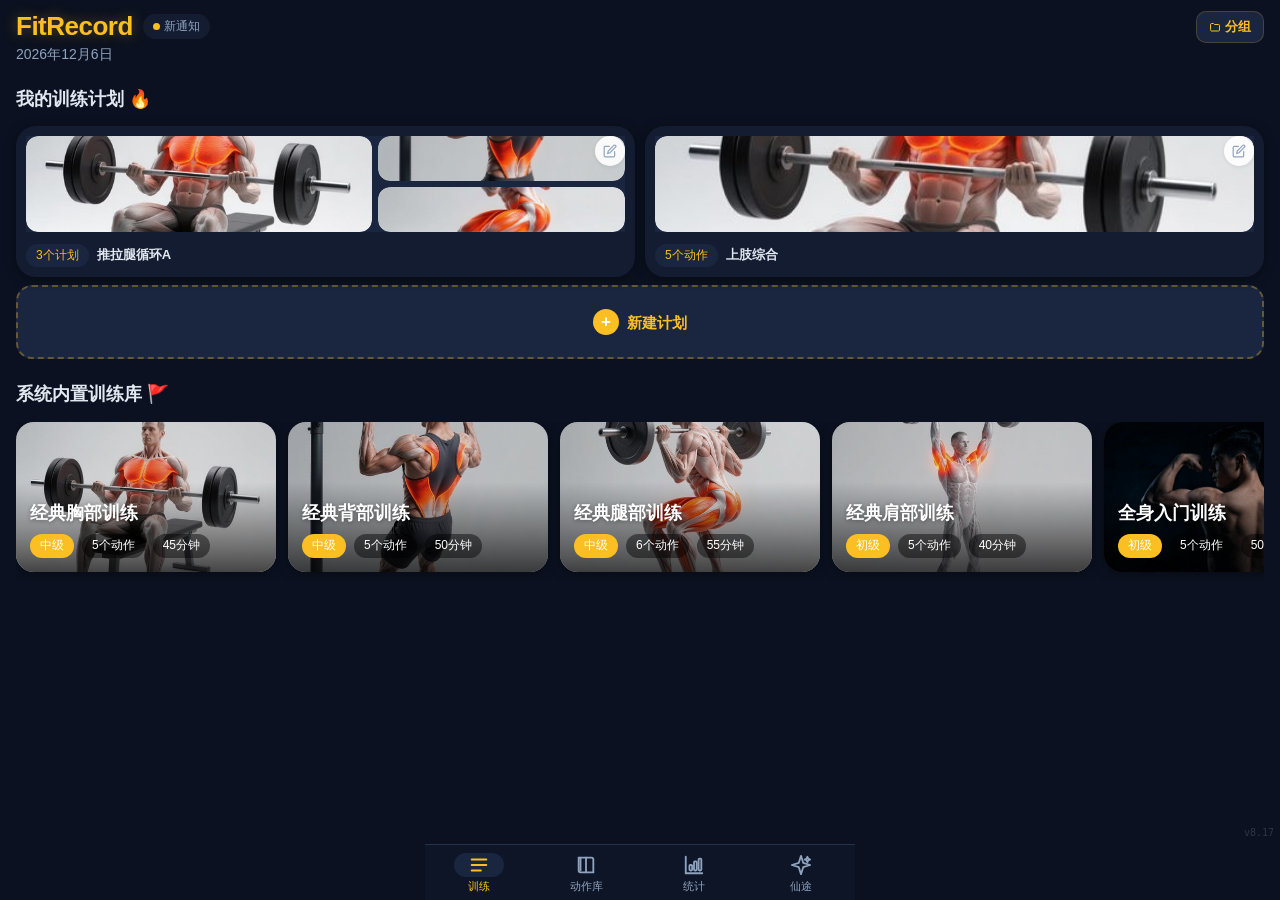
==== index.html @ 663d6367 "chore(v8.17): cache v27" ====
<!DOCTYPE html>
<!--
  FitRecord · 训练记录
  © 2026 Acffx · 原创 · 保留所有权利
  未经许可禁止商用、二次发布、去除版权标识
-->
<html lang="zh-CN">
<head>
  <meta charset="UTF-8" />
  <meta name="viewport" content="width=device-width, initial-scale=1.0, maximum-scale=1.0, user-scalable=no, viewport-fit=cover" />
  <meta name="theme-color" content="#2563eb" />
  <meta name="apple-mobile-web-app-capable" content="yes" />
  <meta name="apple-mobile-web-app-status-bar-style" content="black-translucent" />
  <meta name="apple-mobile-web-app-title" content="FitRecord" />
  <link rel="manifest" href="manifest.webmanifest" />
  <link rel="apple-touch-icon" href="icon-192.png" />
  <link rel="icon" href="icon-192.png" />
  <title>FitRecord v8.6 · 仙途</title>
  <link rel="stylesheet" href="styles.css?v=16" />
  <link rel="stylesheet" href="enhance.css?v=16" />
</head>
<body>
  <div id="app">
    <header id="topbar" class="hidden">
      <div class="topbar-inner">
        <span id="topbar-title"></span>
      </div>
    </header>
    <main id="view"></main>

    <nav id="tabbar">
      <button class="tab active" data-tab="train">
        <span class="ic"><svg viewBox="0 0 24 24" width="22" height="22" fill="none" stroke="currentColor" stroke-width="2" stroke-linecap="round"><line x1="4" y1="6" x2="20" y2="6"/><line x1="4" y1="12" x2="20" y2="12"/><line x1="4" y1="18" x2="14" y2="18"/></svg></span>
        <span class="lb">训练</span>
      </button>
      <button class="tab" data-tab="library">
        <span class="ic"><svg viewBox="0 0 24 24" width="22" height="22" fill="none" stroke="currentColor" stroke-width="2" stroke-linecap="round"><path d="M6 4h12a2 2 0 0 1 2 2v14H6a2 2 0 0 1-2-2V4z"/><path d="M6 4v14"/><path d="M12 4v16"/></svg></span>
        <span class="lb">动作库</span>
      </button>
      <button class="tab" data-tab="stats">
        <span class="ic"><svg viewBox="0 0 24 24" width="22" height="22" fill="none" stroke="currentColor" stroke-width="2" stroke-linecap="round"><path d="M3 3v18h18"/><rect x="7" y="12" width="3" height="6" rx="1"/><rect x="12" y="8" width="3" height="10" rx="1"/><rect x="17" y="5" width="3" height="13" rx="1"/></svg></span>
        <span class="lb">统计</span>
      </button>
      <button class="tab" data-tab="cultivation">
        <span class="ic"><svg viewBox="0 0 24 24" width="22" height="22" fill="none" stroke="currentColor" stroke-width="2" stroke-linecap="round" stroke-linejoin="round"><path d="M12 2l2.4 7.6L22 12l-7.6 2.4L12 22l-2.4-7.6L2 12l7.6-2.4z"/><path d="M19 3l.9 2.1L22 6l-2.1.9L19 9l-.9-2.1L16 6l2.1-.9z"/></svg></span>
        <span class="lb">仙途</span>
      </button>
    </nav>
  </div>

  <!-- 通用弹窗 -->
  <div id="overlay" class="overlay hidden">
    <div id="sheet" class="sheet"></div>
  </div>

  <!-- 训练进行页（全屏） -->
  <div id="workout-view" class="workout-view hidden">
    <div class="workout-hero" id="workout-hero">
      <div class="workout-hero-top">
        <button class="icon-btn" data-act="backWorkout"><svg viewBox="0 0 24 24" width="22" height="22" fill="none" stroke="currentColor" stroke-width="2" stroke-linecap="round"><path d="M15 18l-6-6 6-6"/></svg></button>
        <span id="wo-finish" class="finish-pill" data-act="finishWorkout">完成</span>
      </div>
      <div class="workout-hero-body">
        <h1 id="wo-title">胸部训练计划</h1>
        <div class="workout-timer-row">
          <span id="wo-time">00:00:00</span>
          <button class="play-btn" id="wo-play" data-act="toggleTimer"><svg viewBox="0 0 24 24" width="20" height="20" fill="currentColor"><polygon points="5 3 19 12 5 21 5 3"/></svg></button>
        </div>
      </div>
    </div>
    <div class="workout-list" id="workout-list"></div>
    <div class="workout-footer">
      <button class="btn block primary" data-act="addExercise">+ 添加新动作</button>
    </div>
  </div>

  <!-- 组间休息倒计时 -->
  <div id="rest-layer" class="rest-layer hidden">
    <div class="rest-inner">
      <div class="rest-label">组间休息</div>
      <div id="rest-time" class="rest-time">01:00</div>
      <div class="rest-ex" id="rest-ex">下一组即将开始</div>
      <div class="rest-actions">
        <button class="rest-btn" id="rest-sub10" data-act="restSub10">-10s</button>
        <button class="rest-btn primary" id="rest-skip" data-act="restSkip">完成休息</button>
        <button class="rest-btn" id="rest-add15" data-act="restAdd15">+15s</button>
      </div>
      <input id="rest-range" type="range" min="10" max="300" step="5" value="60" />
      <div class="rest-range-label">拖动调整休息时长</div>
    </div>
  </div>

  <!-- 训练详情页（全屏） -->
  <div id="detail-view" class="detail-view hidden"></div>

  <!-- 分组详情页（全屏） -->
  <div id="folder-view" class="detail-view hidden"></div>

  <!-- 身体数据页（全屏） -->
  <div id="bodydata-view" class="detail-view hidden"></div>

  <!-- 添加动作弹窗 -->
  <div id="ex-picker" class="ex-picker hidden">
    <div class="ep-header">
      <span>添加动作</span>
      <button class="icon-btn" data-act="closePicker"><svg viewBox="0 0 24 24" width="20" height="20" fill="none" stroke="currentColor" stroke-width="2" stroke-linecap="round"><path d="M18 6L6 18M6 6l12 12"/></svg></button>
    </div>
    <div class="ep-search">
      <input type="text" id="ep-input" placeholder="搜索动作名称" />
    </div>
    <div class="ep-chips" id="ep-chips"></div>
    <div class="ep-list" id="ep-list"></div>
  </div>

  <!-- 创建动作页（全屏） -->
  <div id="create-view" class="hidden"></div>
  <input type="file" id="ce-file" accept="image/*" style="display:none;" />

  <div id="toast" class="toast hidden"></div>

  <script src="exercises.js?v=27"></script>
  <script src="app.js?v=27"></script>
  <script src="enhance.js?v=27"></script>
  <script src="xian-core.js?v=27"></script>
  <div id="app-version" style="position:fixed;bottom:60px;right:6px;font-size:10px;color:#475569;pointer-events:none;z-index:9999;opacity:.55;font-family:monospace;">v8.17</div>
</body>
</html>
---- styles.css ----
/* ============================================================
   FitRecord · 训练记录 样式
   © 2026 Acffx · 原创 · 保留所有权利
   未经许可禁止商用、二次发布、去除版权标识
   ============================================================ */
:root{
  --bg:#f4f6fb;
  --card:#ffffff;
  --text:#1f2937;
  --muted:#6b7280;
  --accent:#2563eb;
  --accent-d:#1d4ed8;
  --accent-light:#eff6ff;
  --line:#e5e7eb;
  --ok:#22c55e;
  --warn:#f59e0b;
  --warn-light:#fffbeb;
  --orange:#f59e0b;
  --pink:#ec4899;
  --shadow:0 2px 12px rgba(0,0,0,.05);
  --safe-t:env(safe-area-inset-top,0px);
  --safe-b:env(safe-area-inset-bottom,0px);
}
*{box-sizing:border-box;-webkit-tap-highlight-color:transparent;}
html,body{margin:0;padding:0;}
body{
  font-family:-apple-system,BlinkMacSystemFont,"PingFang SC","Microsoft YaHei",Segoe UI,Roboto,sans-serif;
  background:var(--bg);color:var(--text);
  font-size:15px;line-height:1.45;-webkit-font-smoothing:antialiased;
  overscroll-behavior-y:none;
}
#app{max-width:430px;margin:0 auto;min-height:100vh;background:var(--bg);
  display:flex;flex-direction:column;position:relative;}

/* 顶部栏 */
#topbar{background:var(--bg);padding-top:var(--safe-t);}
#topbar.hidden{display:none!important;}
.topbar-inner{height:56px;display:flex;align-items:center;padding:0 18px;}
#topbar-title{font-size:24px;font-weight:800;color:var(--accent);letter-spacing:-.5px;}

/* 主视图 */
#view{flex:1;padding:0 16px 92px;overflow-y:auto;}

/* 底部导航 */
#tabbar{position:fixed;bottom:0;left:50%;transform:translateX(-50%);
  width:100%;max-width:430px;display:flex;background:var(--card);
  border-top:1px solid var(--line);z-index:30;
  padding-bottom:var(--safe-b);}
.tab{flex:1;border:0;background:transparent;padding:8px 0 6px;display:flex;
  flex-direction:column;align-items:center;gap:2px;color:var(--muted);font-size:11px;}
.tab .ic{display:flex;align-items:center;justify-content:center;height:24px;}
.tab.active{color:var(--accent);}
.tab.active .ic{background:var(--accent-light);border-radius:20px;padding:2px 14px;}

/* 通用 */
.section-title{display:flex;align-items:center;justify-content:space-between;margin:22px 0 14px;}
.section-title h2{margin:0;font-size:18px;font-weight:700;}
.section-title .right{display:flex;gap:8px;align-items:center;}
.date-str{font-size:14px;color:var(--muted);margin:-8px 0 14px 0;}

.btn{border:0;border-radius:12px;padding:12px 16px;font-size:15px;font-weight:600;
  background:var(--line);color:var(--text);cursor:pointer;}
.btn.primary{background:var(--accent);color:#fff;}
.btn.block{width:100%;}
.btn.sm{padding:8px 12px;font-size:13px;border-radius:10px;}
.btn.ghost{background:transparent;border:1px solid var(--line);}
.btn.warn{background:var(--orange);color:#fff;}
.btn:active{transform:scale(.98);}

.tag{display:inline-flex;align-items:center;font-size:11px;padding:3px 8px;border-radius:20px;
  background:var(--accent-light);color:var(--accent);margin-right:4px;}
.tag.grey{background:#f3f4f6;color:var(--muted);}
.tag.warn{background:var(--warn-light);color:#b45309;}
.tag.pink{background:#fdf2f8;color:var(--pink);}

.empty{text-align:center;color:var(--muted);padding:40px 10px;font-size:14px;}
.hidden{display:none!important;}

/* ===== 训练首页 ===== */
.home-header{display:flex;align-items:center;justify-content:space-between;padding-top:calc(8px + var(--safe-t));margin-bottom:6px;}
.brand{font-size:26px;font-weight:800;color:var(--accent);letter-spacing:-.5px;}
.notify-badge{display:inline-flex;align-items:center;gap:4px;font-size:12px;color:var(--muted);
  background:#fff;border:1px solid var(--line);border-radius:20px;padding:4px 10px;}
.plus-btn{width:38px;height:38px;border-radius:50%;background:var(--accent);color:#fff;border:0;
  display:flex;align-items:center;justify-content:center;box-shadow:0 4px 12px rgba(37,99,235,.28);}
.plus-btn svg{display:block;}

.btn-custom{display:inline-flex;align-items:center;gap:4px;background:var(--orange);color:#fff;
  border:0;border-radius:10px;padding:6px 12px;font-size:13px;font-weight:600;}

/* 分组/计划文件夹卡片 */
.folder-card{background:var(--card);border-radius:20px;padding:14px;margin-bottom:14px;box-shadow:var(--shadow);position:relative;}
.plan-edit-btn{position:absolute;top:10px;right:10px;z-index:2;width:30px;height:30px;border-radius:50%;background:rgba(255,255,255,.9);border:0;color:var(--muted);display:flex;align-items:center;justify-content:center;box-shadow:0 1px 4px rgba(0,0,0,.08);}
.folder-grid{display:grid;grid-template-columns:1.4fr 1fr;grid-template-rows:1fr 1fr;gap:6px;height:132px;margin-bottom:12px;}
.folder-grid.single{grid-template-columns:1fr;grid-template-rows:1fr;}
.folder-cell{border-radius:12px;overflow:hidden;background:#1f2937;position:relative;}
.folder-cell img,.folder-cell svg{width:100%;height:100%;object-fit:cover;display:block;}
.folder-cell .placeholder{width:100%;height:100%;display:flex;align-items:center;justify-content:center;
  font-size:22px;color:#4b5563;background:#f3f4f6;}
.folder-foot{display:flex;align-items:center;gap:8px;}
.folder-count{font-size:12px;color:var(--accent);background:var(--accent-light);padding:3px 10px;border-radius:20px;}
.folder-name{font-weight:700;font-size:15px;}

/* 内置训练库横向滚动 */
.lib-scroll{display:flex;gap:12px;overflow-x:auto;padding-bottom:10px;margin-bottom:8px;scroll-snap-type:x mandatory;}
.lib-scroll::-webkit-scrollbar{display:none;}
.lib-card{flex:0 0 auto;width:260px;height:150px;border-radius:18px;overflow:hidden;position:relative;
  scroll-snap-align:start;box-shadow:var(--shadow);}
.lib-card .lib-bg{position:absolute;inset:0;background:#1f2937;}
.lib-card .lib-bg svg{width:100%;height:100%;display:block;}
.lib-card .lib-overlay{position:absolute;inset:0;background:linear-gradient(0deg,rgba(0,0,0,.72) 0%,rgba(0,0,0,.08) 60%);}
.lib-card .lib-body{position:absolute;left:0;right:0;bottom:0;padding:14px;color:#fff;}
.lib-card .lib-title{font-size:18px;font-weight:700;margin-bottom:8px;text-shadow:0 1px 4px rgba(0,0,0,.4);}
.lib-card .lib-meta{display:flex;gap:8px;align-items:center;font-size:12px;}
.lib-card .level{background:var(--accent);padding:3px 10px;border-radius:20px;}
.lib-card .meta-pill{background:rgba(0,0,0,.45);padding:3px 10px;border-radius:20px;display:inline-flex;align-items:center;gap:4px;}

/* 分组详情页内的计划行 */
.plan-row{background:var(--card);border-radius:16px;padding:12px;margin-bottom:10px;display:flex;align-items:center;gap:12px;box-shadow:var(--shadow);}
.plan-row-img{width:64px;height:64px;border-radius:12px;overflow:hidden;flex:0 0 auto;background:#1f2937;}
.plan-row-img svg{width:100%;height:100%;display:block;}
.plan-row-info{flex:1;min-width:0;}
.plan-row-name{font-weight:700;font-size:15px;margin-bottom:3px;}
.plan-row-meta{font-size:12px;color:var(--muted);}
.plan-row-go{background:var(--accent);color:#fff;border:0;border-radius:10px;padding:8px 14px;font-size:13px;font-weight:600;}

/* ===== 训练进行页 ===== */
.workout-view{position:fixed;inset:0;background:var(--bg);z-index:50;display:flex;flex-direction:column;}
.workout-hero{height:210px;background:linear-gradient(135deg,#1f2937 0%,#374151 100%);color:#fff;
  position:relative;display:flex;flex-direction:column;justify-content:space-between;padding:var(--safe-t) 16px 16px;
  background-size:cover;background-position:center;}
.workout-hero::before{content:"";position:absolute;inset:0;background:rgba(0,0,0,.38);}
.workout-hero > *{position:relative;z-index:2;}
.workout-hero-top{display:flex;align-items:center;justify-content:space-between;padding-top:calc(8px + var(--safe-t));}
.icon-btn{width:36px;height:36px;border-radius:50%;background:rgba(255,255,255,.15);border:0;color:#fff;
  display:flex;align-items:center;justify-content:center;backdrop-filter:blur(4px);}
.finish-pill{background:#fff;color:var(--accent);border-radius:20px;padding:7px 18px;font-size:14px;font-weight:700;}
.workout-hero-body{padding-bottom:6px;}
.workout-hero-body h1{margin:0 0 8px;font-size:24px;font-weight:700;}
.workout-timer-row{display:flex;align-items:center;gap:10px;}
.workout-timer-row #wo-time{font-size:30px;font-weight:700;font-variant-numeric:tabular-nums;}
.play-btn{width:32px;height:32px;border-radius:50%;background:#fff;color:var(--accent);border:0;
  display:flex;align-items:center;justify-content:center;}

.workout-list{flex:1;overflow-y:auto;padding:12px 16px 8px;}
.workout-list .ex-card{background:var(--card);border-radius:18px;padding:14px;margin-bottom:12px;box-shadow:var(--shadow);}
.ex-head{display:flex;align-items:center;gap:12px;margin-bottom:10px;}
.ex-thumb{width:48px;height:48px;border-radius:12px;background:var(--accent-light);display:flex;
  align-items:center;justify-content:center;color:var(--accent);font-size:22px;flex:0 0 auto;}
.ex-info{flex:1;}
.ex-name{font-size:16px;font-weight:700;margin-bottom:4px;}
.ex-meta{font-size:12px;color:var(--muted);}
.ex-set{flex:0 0 auto;}

.sets-table{width:100%;border-collapse:collapse;}
.sets-table th{font-size:12px;color:var(--muted);font-weight:500;text-align:center;padding:4px 2px;}
.sets-table td{padding:5px 3px;text-align:center;}
.sets-table input{width:58px;padding:8px 4px;border:1px solid var(--line);border-radius:10px;
  text-align:center;font-size:15px;background:#f9fafb;}
.sets-table input::placeholder{color:#b6bdc9;}
.sets-table .done-cell{width:44px;}
.set-done-btn{width:36px;height:36px;border-radius:10px;border:1px solid var(--line);background:#fff;
  color:var(--muted);display:flex;align-items:center;justify-content:center;}
.set-done-btn.completed{background:var(--accent);border-color:var(--accent);color:#fff;}
.add-set-btn{width:100%;margin-top:10px;padding:10px;border-radius:12px;border:0;background:var(--accent);color:#fff;font-size:14px;font-weight:600;}

.workout-footer{padding:10px 16px calc(14px + var(--safe-b));background:#fff;border-top:1px solid var(--line);}

/* RPE 快捷选择 */
.rpe-pop{display:flex;gap:6px;flex-wrap:wrap;padding:4px 0 8px 58px;}
.rpe-chip{border:1px solid var(--line);background:#fff;border-radius:10px;padding:5px 0;width:38px;text-align:center;font-size:13px;color:var(--text);}
.rpe-chip.hot{background:var(--accent-light);border-color:var(--accent);color:var(--accent);font-weight:700;}

/* 上次成绩 + 进阶建议 */
.prev-ref{font-size:11px;color:var(--accent);padding:2px 0 6px 4px;display:flex;gap:8px;flex-wrap:wrap;}
.prev-ref .fill-last{margin-left:auto;border:1px solid var(--accent);background:var(--accent-light);color:var(--accent);border-radius:8px;padding:1px 8px;font-size:11px;font-weight:600;}
.sugg-row{display:flex;align-items:center;gap:8px;margin:6px 0 0;padding:8px 10px;background:var(--warn-light);border-radius:10px;font-size:12px;color:#92400e;}
.sugg-row button{margin-left:auto;font-size:12px;padding:5px 10px;border-radius:10px;border:1px solid var(--warn);background:#fff;color:#b45309;font-weight:600;cursor:pointer;}

/* PR 徽章 */
.pr-badge{display:inline-flex;align-items:center;gap:3px;background:linear-gradient(90deg,#f59e0b,#f97316);color:#fff;
  font-size:10px;font-weight:700;padding:2px 8px;border-radius:20px;margin-left:6px;}

/* ===== 休息倒计时 ===== */
.rest-layer{position:fixed;inset:0;background:rgba(15,23,42,.96);z-index:70;
  display:flex;align-items:center;justify-content:center;}
.rest-inner{text-align:center;color:#fff;width:100%;padding:0 28px;}
.rest-label{font-size:18px;opacity:.8;margin-bottom:10px;}
.rest-time{font-size:90px;font-weight:800;font-variant-numeric:tabular-nums;letter-spacing:2px;}
.rest-ex{opacity:.75;margin:8px 0 26px;}
.rest-actions{display:flex;gap:12px;justify-content:center;}
.rest-btn{border:1px solid rgba(255,255,255,.35);background:transparent;color:#fff;
  border-radius:14px;padding:12px 18px;font-size:15px;font-weight:600;}
.rest-btn.primary{background:var(--accent);border-color:var(--accent);}
#rest-range{width:82%;margin-top:28px;}
.rest-range-label{font-size:12px;opacity:.55;margin-top:6px;}

/* ===== 统计页 ===== */
.stat-header{display:flex;align-items:center;gap:18px;padding-top:calc(8px + var(--safe-t));margin-bottom:10px;}
.stat-header .tab-text{font-size:17px;font-weight:600;color:var(--muted);padding-bottom:4px;}
.stat-header .tab-text.active{color:var(--text);border-bottom:3px solid var(--accent);}
.month-row{display:flex;align-items:center;justify-content:space-between;margin-bottom:14px;}
.month-title{font-size:26px;font-weight:800;color:var(--accent);}
.month-nav{display:flex;gap:6px;}
.today-btn{display:flex;align-items:center;gap:4px;background:#fff;border:1px solid var(--line);border-radius:10px;padding:6px 12px;font-size:13px;color:var(--muted);}

.stat-summary{background:var(--card);border-radius:18px;padding:16px;display:flex;gap:12px;margin-bottom:16px;box-shadow:var(--shadow);}
.stat-item{flex:1;text-align:center;}
.stat-item:not(:last-child){border-right:1px solid var(--line);}
.stat-item .v{font-size:24px;font-weight:800;color:var(--text);}
.stat-item .k{font-size:12px;color:var(--muted);margin-top:2px;}

.calendar{background:var(--card);border-radius:18px;padding:14px;box-shadow:var(--shadow);}
.cal-weekdays{display:grid;grid-template-columns:repeat(7,1fr);text-align:center;font-size:12px;color:var(--muted);padding-bottom:8px;}
.cal-days{display:grid;grid-template-columns:repeat(7,1fr);gap:6px;}
.cal-day{min-height:72px;border-radius:12px;padding:5px 3px;display:flex;flex-direction:column;align-items:center;gap:3px;background:#f9fafb;}
.cal-day.today{background:var(--accent);color:#fff;}
.cal-day.today .cal-dow,.cal-day.today .cal-plan,.cal-day.today .cal-dur{color:rgba(255,255,255,.9);}
.cal-day.rest{justify-content:center;color:var(--muted);font-size:12px;}
.cal-day-num{font-size:14px;font-weight:600;width:24px;height:24px;display:flex;align-items:center;justify-content:center;border-radius:50%;}
.cal-day.today .cal-day-num{background:rgba(255,255,255,.2);}
.cal-dots{display:flex;gap:3px;}
.cal-dot{width:6px;height:6px;border-radius:50%;}
.cal-plan{font-size:10px;color:var(--accent);text-align:center;line-height:1.2;max-width:100%;overflow:hidden;text-overflow:ellipsis;white-space:nowrap;padding:0 2px;}
.cal-dur{font-size:10px;color:var(--muted);text-align:center;}

/* 日详情弹层 */
.day-sheet-head{display:flex;align-items:center;justify-content:space-between;margin-bottom:12px;}
.day-sheet-head h3{margin:0;font-size:18px;}
.day-w-item{display:flex;align-items:center;gap:12px;background:#f9fafb;border-radius:14px;padding:12px;margin-bottom:10px;}
.day-w-item .idx{width:28px;height:28px;border-radius:8px;background:var(--accent-light);color:var(--accent);display:flex;align-items:center;justify-content:center;font-weight:700;font-size:13px;flex:0 0 auto;}
.day-w-item .idx.pink{background:#fdf2f8;color:var(--pink);}
.day-w-item .t{flex:1;}
.day-w-item .t .n{font-weight:700;font-size:15px;}
.day-w-item .t .s{font-size:12px;color:var(--muted);margin-top:2px;}
.day-add-row{display:flex;align-items:center;gap:12px;padding:14px 4px;border-bottom:1px solid var(--line);}
.day-add-row:last-of-type{border-bottom:0;}
.day-add-ic{width:34px;height:34px;border-radius:10px;display:flex;align-items:center;justify-content:center;flex:0 0 auto;font-size:18px;font-weight:700;}
.day-add-row .t{flex:1;}
.day-add-row .t .n{font-weight:700;font-size:15px;}
.day-add-row .t .s{font-size:12px;color:var(--muted);margin-top:2px;}

/* ===== 统计图表 ===== */
.stat-grid{display:grid;grid-template-columns:repeat(2,1fr);gap:10px;margin-bottom:14px;}
.stat-box{background:var(--card);border-radius:16px;padding:14px;box-shadow:var(--shadow);text-align:center;}
.stat-box .v{font-size:24px;font-weight:800;color:var(--text);}
.stat-box .k{font-size:12px;color:var(--muted);margin-top:4px;}
.stat-box.accent{background:var(--accent);color:#fff;}
.stat-box.accent .k{color:rgba(255,255,255,.85);}

.chart-wrap{background:var(--card);border-radius:16px;padding:14px;margin-bottom:14px;box-shadow:var(--shadow);}
.chart-title{font-size:14px;font-weight:700;margin-bottom:10px;display:flex;align-items:center;justify-content:space-between;}
.chart-svg{width:100%;height:160px;display:block;}
.bar-row{display:flex;align-items:center;gap:8px;margin-bottom:8px;}
.bar-label{width:34px;font-size:12px;color:var(--muted);}
.bar-track{flex:1;height:10px;background:#f3f4f6;border-radius:6px;overflow:hidden;}
.bar-fill{height:100%;border-radius:6px;}
.pr-item{display:flex;justify-content:space-between;align-items:center;padding:9px 0;border-bottom:1px solid var(--line);font-size:14px;}
.pr-item:last-child{border-bottom:0;}
.pr-name{color:var(--text);}
.pr-val{font-weight:700;color:var(--accent);}
.ex-select{width:100%;padding:10px 12px;border:1px solid var(--line);border-radius:12px;font-size:14px;background:#f9fafb;margin-bottom:10px;}

/* ===== 训练详情页 ===== */
.detail-view{position:fixed;inset:0;background:var(--bg);z-index:55;display:flex;flex-direction:column;max-width:430px;margin:0 auto;left:0;right:0;}
.detail-top{min-height:200px;background:linear-gradient(135deg,var(--accent) 0%,#1f2937 100%);color:#fff;position:relative;padding:var(--safe-t) 16px 16px;display:flex;flex-direction:column;justify-content:space-between;background-size:cover;background-position:center;}
.detail-top::before{content:"";position:absolute;inset:0;background:rgba(0,0,0,.35);}
.detail-top > *{position:relative;z-index:2;}
.detail-top .back{background:rgba(255,255,255,.2);border:0;color:#fff;width:36px;height:36px;border-radius:50%;display:flex;align-items:center;justify-content:center;cursor:pointer;}
.detail-top h2{margin:0;font-size:22px;font-weight:700;}
.detail-top .sub{opacity:.85;font-size:13px;margin-top:4px;}
.detail-body{flex:1;overflow-y:auto;padding:16px 16px 40px;}

.ai-btn{display:inline-flex;align-items:center;gap:5px;background:linear-gradient(90deg,#2563eb,#f59e0b);color:#fff;border:0;border-radius:20px;padding:7px 14px;font-size:13px;font-weight:700;box-shadow:0 3px 10px rgba(37,99,235,.3);}
.ai-card{background:linear-gradient(135deg,#eff6ff,#fffbeb);border:1px solid #dbeafe;border-radius:16px;padding:14px;margin-bottom:14px;}
.ai-card h4{margin:0 0 8px;font-size:14px;display:flex;align-items:center;gap:6px;}
.ai-card p{margin:0 0 6px;font-size:13px;color:#374151;line-height:1.55;}
.ai-card p:last-child{margin-bottom:0;}

.detail-stats{display:grid;grid-template-columns:repeat(5,1fr);gap:8px;margin-bottom:14px;}
.detail-stats .ds{text-align:center;background:var(--card);border-radius:14px;padding:10px 4px;box-shadow:var(--shadow);}
.detail-stats .ds .ic{width:30px;height:30px;margin:0 auto 4px;border-radius:10px;background:var(--accent-light);color:var(--accent);display:flex;align-items:center;justify-content:center;}
.detail-stats .ds .n{font-size:17px;font-weight:800;color:var(--text);}
.detail-stats .ds .l{font-size:10px;color:var(--muted);margin-top:2px;}

.body-weight-card{background:var(--card);border-radius:16px;padding:14px;margin-bottom:14px;box-shadow:var(--shadow);display:flex;justify-content:space-between;align-items:center;}
.bw-main .n{font-size:26px;font-weight:800;}
.bw-main .u{font-size:14px;color:var(--muted);}
.bw-main .change{font-size:12px;color:var(--accent);margin-top:2px;}
.bw-btn{background:transparent;color:var(--muted);border:0;font-size:13px;}

.status-card{background:var(--card);border-radius:16px;padding:14px;margin-bottom:14px;box-shadow:var(--shadow);}
.status-card h4{margin:0 0 8px;font-size:15px;}
.status-card p{margin:0;font-size:13px;color:var(--muted);line-height:1.5;}
.status-card textarea{width:100%;border:1px solid var(--line);border-radius:10px;padding:10px;font-size:14px;min-height:70px;resize:none;}

.heatmap-card{background:var(--card);border-radius:16px;padding:14px;margin-bottom:14px;box-shadow:var(--shadow);}
.heatmap-card h4{margin:0 0 10px;font-size:15px;}
.heatmap-wrap{display:flex;justify-content:center;gap:20px;}
.heatmap-fig{width:120px;height:180px;position:relative;}
.heatmap-fig svg{width:100%;height:100%;}
.heatmap-legend{display:flex;flex-wrap:wrap;gap:6px;justify-content:center;margin-top:10px;align-items:center;}
.heat-dot{width:10px;height:10px;border-radius:50%;}
.heat-item{display:flex;align-items:center;gap:4px;font-size:11px;color:var(--muted);}

.detail-ex-list{display:flex;flex-direction:column;gap:10px;}
.detail-ex-item{background:var(--card);border-radius:16px;padding:14px;box-shadow:var(--shadow);}
.dex-top{display:flex;align-items:center;gap:12px;margin-bottom:10px;}
.dex-thumb{width:48px;height:48px;border-radius:50%;background:var(--accent-light);display:flex;align-items:center;justify-content:center;overflow:hidden;}
.dex-thumb svg{width:36px;height:36px;}
.dex-name{flex:1;font-weight:700;font-size:15px;}
.dex-sets{display:grid;grid-template-columns:1fr 1fr;gap:8px;}
.dex-set{display:flex;align-items:center;gap:6px;background:#f4f8ff;border-radius:10px;padding:8px 10px;font-size:13px;}
.dex-set .num{width:22px;height:22px;border-radius:6px;background:var(--accent);color:#fff;font-size:11px;display:flex;align-items:center;justify-content:center;font-weight:700;flex:0 0 auto;}
.dex-set .pr-mini{color:#f59e0b;font-size:12px;}

/* 有氧详情 */
.cardio-grid{display:grid;grid-template-columns:repeat(3,1fr);gap:10px;margin-bottom:14px;}
.cardio-cell{background:var(--card);border-radius:14px;padding:14px;text-align:center;box-shadow:var(--shadow);}
.cardio-cell .n{font-size:20px;font-weight:800;color:var(--pink);}
.cardio-cell .l{font-size:11px;color:var(--muted);margin-top:2px;}

/* ===== 我的页 ===== */
.me-hero{background:linear-gradient(135deg,#2563eb 0%,#1e40af 100%);margin:0 -16px;padding:calc(14px + var(--safe-t)) 16px 40px;color:#fff;}
.me-profile{display:flex;align-items:center;gap:14px;}
.me-avatar{width:60px;height:60px;border-radius:16px;background:rgba(255,255,255,.18);border:1px solid rgba(255,255,255,.3);display:flex;align-items:center;justify-content:center;font-size:24px;font-weight:800;overflow:hidden;}
.me-profile h3{margin:0 0 3px;font-size:19px;}
.me-profile .bio{margin:0;font-size:12px;opacity:.75;}
.me-stats{display:flex;gap:14px;margin-top:10px;font-size:12px;opacity:.9;}
.me-stats b{font-size:16px;font-weight:800;}
.me-quick{background:var(--card);border-radius:18px;margin:-26px 0 0;padding:16px 8px 10px;display:grid;grid-template-columns:repeat(4,1fr);box-shadow:var(--shadow);position:relative;z-index:2;}
.me-quick .q{display:flex;flex-direction:column;align-items:center;gap:6px;font-size:12px;color:var(--text);}
.me-quick .q .qic{width:44px;height:44px;border-radius:14px;display:flex;align-items:center;justify-content:center;color:#fff;}

.menu-card{background:var(--card);border-radius:18px;padding:6px 16px;margin-top:14px;box-shadow:var(--shadow);}
.menu-row{display:flex;align-items:center;justify-content:space-between;padding:14px 0;border-bottom:1px solid var(--line);}
.menu-row:last-child{border-bottom:0;}
.menu-row .left{display:flex;align-items:center;gap:10px;color:var(--text);font-weight:500;}
.menu-row .left .mic{color:var(--muted);display:flex;align-items:center;}
.menu-row .right{color:var(--muted);font-size:13px;}

/* ===== 身体数据页 ===== */
.bd-hero{padding:calc(10px + var(--safe-t)) 16px 8px;display:flex;align-items:center;justify-content:space-between;}
.bd-weight-row{display:flex;align-items:flex-end;justify-content:space-between;padding:6px 16px 14px;}
.bd-weight .n{font-size:52px;font-weight:800;letter-spacing:-2px;}
.bd-weight .u{font-size:18px;color:var(--muted);font-weight:600;margin-left:4px;}
.bd-section{padding:0 16px;margin-bottom:6px;}
.bd-sec-title{font-size:14px;font-weight:700;margin:14px 0 10px;display:flex;align-items:center;gap:6px;}
.bd-sec-title::before{content:"";width:4px;height:14px;border-radius:2px;background:var(--accent);}
.bd-3grid{display:grid;grid-template-columns:repeat(3,1fr);gap:10px;}
.bd-2grid{display:grid;grid-template-columns:repeat(2,1fr);gap:10px;}
.bd-cell{background:var(--card);border-radius:14px;padding:12px;text-align:center;box-shadow:var(--shadow);}
.bd-cell .k{font-size:12px;color:var(--muted);}
.bd-cell .n{font-size:18px;font-weight:800;margin-top:3px;}
.bd-cell .n .u{font-size:12px;color:var(--muted);font-weight:500;}
.bd-overview{margin:6px 16px 14px;background:linear-gradient(135deg,#2563eb,#1d4ed8);border-radius:18px;padding:16px;color:#fff;box-shadow:0 6px 18px rgba(37,99,235,.3);}
.bd-overview .t1{font-size:15px;font-weight:700;display:flex;justify-content:space-between;align-items:center;}
.bd-overview .t1 .go{font-size:12px;opacity:.85;font-weight:400;}
.bd-overview .t2{font-size:12px;opacity:.8;margin-top:10px;}
.bd-overview .big{font-size:34px;font-weight:800;}
.bd-overview .big .u{font-size:14px;font-weight:600;opacity:.8;}
.bd-pill{display:inline-flex;align-items:center;gap:4px;background:rgba(255,255,255,.18);border-radius:20px;padding:4px 10px;font-size:11px;margin-top:10px;margin-right:6px;}
.bd-history{margin:0 16px 30px;}
.bd-h-item{background:var(--card);border-radius:14px;padding:14px;margin-bottom:10px;box-shadow:var(--shadow);display:flex;align-items:center;justify-content:space-between;}
.bd-h-item .d{font-size:12px;color:var(--muted);}
.bd-h-item .w{font-size:22px;font-weight:800;margin-top:2px;}
.bd-h-item .w .u{font-size:12px;color:var(--muted);font-weight:500;}
.bd-h-item .delta{font-size:11px;padding:3px 8px;border-radius:12px;margin-top:4px;display:inline-block;}
.bd-h-item .delta.up{background:#fef2f2;color:#dc2626;}
.bd-h-item .delta.down{background:#f0fdf4;color:#16a34a;}
.bd-h-del{color:#d1d5db;background:transparent;border:0;padding:6px;}

/* ===== 动作选择器 ===== */
.ex-picker{position:fixed;inset:0;background:var(--bg);z-index:80;display:flex;flex-direction:column;}
.ep-header{height:56px;display:flex;align-items:center;justify-content:space-between;padding:0 16px;background:#fff;border-bottom:1px solid var(--line);}
.ep-header span{font-size:17px;font-weight:700;}
.ep-search{padding:12px 16px;}
.ep-search input{width:100%;padding:12px 14px;border:1px solid var(--line);border-radius:12px;font-size:15px;background:#fff;}
.ep-chips{display:flex;gap:8px;overflow-x:auto;padding:0 16px 10px;}
.ep-chips::-webkit-scrollbar{display:none;}
.ep-chip{flex:0 0 auto;border:1px solid var(--line);background:#fff;border-radius:20px;padding:6px 14px;font-size:13px;color:var(--muted);}
.ep-chip.active{background:var(--accent);color:#fff;border-color:var(--accent);}
.ep-list{flex:1;overflow-y:auto;padding:0 16px 90px;}
.ep-item{background:var(--card);border-radius:14px;padding:12px;margin-bottom:10px;display:flex;align-items:center;gap:12px;box-shadow:var(--shadow);}
.ep-thumb{width:44px;height:44px;border-radius:10px;background:var(--accent-light);display:flex;align-items:center;justify-content:center;color:var(--accent);font-size:18px;}
.ep-info{flex:1;}
.ep-name{font-size:15px;font-weight:600;}
.ep-meta{font-size:12px;color:var(--muted);margin-top:2px;}
.ep-add{width:32px;height:32px;border-radius:50%;background:var(--accent);color:#fff;border:0;display:flex;align-items:center;justify-content:center;}

/* ===== 弹窗 ===== */
.overlay{position:fixed;inset:0;background:rgba(0,0,0,.45);z-index:60;display:flex;align-items:flex-end;justify-content:center;}
.sheet{background:var(--card);width:100%;max-width:430px;border-radius:22px 22px 0 0;
  padding:18px 16px calc(20px + var(--safe-b));max-height:88vh;overflow-y:auto;position:relative;}
.sheet h3{margin:0 0 14px;font-size:18px;}

/* v8.16: 全局状态栏安全边距适配 */
:root{--safe-b:env(safe-area-inset-top, 0px);}
html,body{padding-top:var(--safe-b);box-sizing:border-box;}
.topbar{
  position:sticky;top:0;
  padding-top:calc(8px + env(safe-area-inset-top, 0px));
  background:rgba(15,28,52,.92);
  backdrop-filter:blur(8px);
  -webkit-backdrop-filter:blur(8px);
  z-index:50;
}
.tabbar{padding-bottom:calc(8px + env(safe-area-inset-bottom, 0px));}
.xc-page{padding-top:8px;}
#bodydata-view{padding-top:env(safe-area-inset-top, 0px);box-sizing:border-box;min-height:100vh;background:#0b1120;}

/* v8.16: 仙途动态打坐人物模块 */
.cultivation-avatar{
  display:flex;align-items:center;gap:14px;
  background:linear-gradient(135deg, rgba(124,240,169,.08), rgba(56,189,248,.06));
  border:1px solid #26314d;border-radius:18px;
  padding:16px 16px;margin:8px 12px 12px;
  position:relative;overflow:hidden;
}
.cultivation-avatar::before{
  content:'';position:absolute;inset:0;
  background:radial-gradient(circle at 30% 50%, var(--glow, #7cf0a9) 0%, transparent 50%);
  opacity:.15;pointer-events:none;
}
.cv-avatar{position:relative;width:84px;height:84px;flex:0 0 auto;display:flex;align-items:center;justify-content:center;border-radius:50%;background:radial-gradient(circle, rgba(124,240,169,.2), transparent 70%);}
.cv-avatar-glow{position:absolute;inset:0;border-radius:50%;background:radial-gradient(circle, var(--glow, #7cf0a9), transparent 60%);opacity:.4;animation:cv-pulse 3s ease-in-out infinite;}
@keyframes cv-pulse{0%,100%{opacity:.3;transform:scale(.95);}50%{opacity:.6;transform:scale(1.05);}}
.cv-avatar-icon{position:relative;z-index:2;font-size:42px;line-height:1;filter:drop-shadow(0 0 8px var(--glow, #7cf0a9));}
.cv-avatar-ring{position:absolute;inset:6px;border-radius:50%;border:2px solid var(--glow, #7cf0a9);animation:cv-spin 8s linear infinite;opacity:.6;}
@keyframes cv-spin{from{transform:rotate(0deg);}to{transform:rotate(360deg);}}
.cv-avatar-particles{position:absolute;inset:0;pointer-events:none;}
.cv-avatar-particles .cv-p{position:absolute;font-size:10px;animation:cv-float 4s ease-in-out infinite;opacity:.7;}
.cv-avatar-particles .p1{top:5%;left:50%;animation-delay:0s;}
.cv-avatar-particles .p2{top:50%;right:5%;animation-delay:.8s;}
.cv-avatar-particles .p3{bottom:5%;left:40%;animation-delay:1.6s;}
.cv-avatar-particles .p4{top:35%;left:5%;animation-delay:2.4s;}
.cv-avatar-particles .p5{top:80%;right:50%;animation-delay:3.2s;}
@keyframes cv-float{0%,100%{transform:translateY(0) scale(.8);opacity:.4;}50%{transform:translateY(-8px) scale(1.1);opacity:1;}}
.cv-info{flex:1;min-width:0;}
.cv-title{font-size:18px;font-weight:800;color:#fff;line-height:1.2;}
.cv-sub{display:flex;gap:8px;font-size:12px;color:#94a3b8;margin-top:3px;flex-wrap:wrap;}
.cv-dao{color:#7cf0a9;font-weight:600;}
.cv-root{font-weight:600;}
.cv-progress{margin-top:8px;}
.cv-progress-bar{height:6px;background:rgba(255,255,255,.1);border-radius:3px;overflow:hidden;}
.cv-progress-fill{height:100%;border-radius:3px;transition:width .4s ease;}
.cv-progress-info{display:flex;justify-content:space-between;align-items:center;margin-top:4px;font-size:11px;}
.cv-progress-val{color:#7cf0a9;font-weight:700;font-size:13px;}
.cv-progress-txt{color:#64748b;}
.cv-debuffs{display:flex;gap:4px;margin-top:6px;flex-wrap:wrap;}

/* v8.16: 升级动画 */
@keyframes realm-upgrade{0%{transform:scale(1);}50%{transform:scale(1.05);filter:brightness(1.4);}100%{transform:scale(1);}}
.cultivation-avatar.upgrade{animation:realm-upgrade 1.2s ease;}

/* v8.16: 快速记录深色化 */
.quick-sheet{background:#131c31 !important;color:#e2e8f0 !important;border-radius:22px 22px 0 0 !important;padding:18px 16px 30px !important;}
.quick-sheet .qs-head{display:flex;align-items:center;gap:10px;padding-bottom:14px;border-bottom:1px solid #26314d;margin-bottom:14px;}
.quick-sheet .qs-back{width:36px;height:36px;border-radius:50%;background:#1a2540;border:1px solid #475569;color:#94a3b8;font-size:18px;cursor:pointer;display:flex;align-items:center;justify-content:center;}
.quick-sheet .qs-back:hover{background:#243349;color:#7cf0a9;}
.quick-sheet .qs-title{flex:1;text-align:center;font-size:17px;font-weight:700;color:#e2e8f0;}
.quick-sheet .qs-card{background:#1a2540 !important;border:1px solid #26314d;color:#e2e8f0;}
.quick-sheet .qs-empty .ic{background:#2563eb;color:#fff;box-shadow:0 0 24px rgba(37,99,235,.4);}
.quick-sheet .qs-empty .t{color:#e2e8f0;}
.quick-sheet .qs-empty .s{color:#94a3b8;}
.quick-sheet .qs-time-pill{background:rgba(59,130,246,.18) !important;color:#3b82f6 !important;border:1px solid rgba(59,130,246,.35);}
.quick-sheet .qs-time-pill.active{background:#2563eb !important;color:#fff !important;}
.quick-sheet .qs-actions{padding-top:14px;border-top:1px solid #26314d;margin-top:14px;}
.quick-sheet .qs-actions .qs-btn{background:#1a2540 !important;color:#7cf0a9 !important;border:1px solid #475569 !important;}
.quick-sheet .qs-actions .qs-btn.primary{background:linear-gradient(135deg,#7cf0a9,#38bdf8) !important;color:#0b1120 !important;border:0 !important;font-weight:800;}

/* v8.16: 日历显示当日训练名称 */
.cal-day{position:relative;min-height:46px;}
.cal-day .cal-day-name{display:block;font-size:9px;color:#7cf0a9;margin-top:2px;white-space:nowrap;overflow:hidden;text-overflow:ellipsis;max-width:100%;line-height:1.1;}
.cal-day.has-workout{background:rgba(124,240,169,.15);border-radius:8px;}
.cal-day.today{background:rgba(59,130,246,.25);border-radius:8px;font-weight:700;color:#3b82f6;}
.cal-day.has-workout.today{background:linear-gradient(135deg, rgba(59,130,246,.3), rgba(124,240,169,.2));}
.sheet .close{position:absolute;top:14px;right:16px;font-size:22px;color:var(--muted);background:transparent;border:0;}
.field{margin-bottom:12px;}
.field label{display:block;font-size:13px;color:var(--muted);margin-bottom:5px;}
.field input,.field select,.field textarea{width:100%;padding:12px 14px;border:1px solid var(--line);border-radius:12px;font-size:15px;background:#f9fafb;}
.field input:focus,.field select:focus,.field textarea:focus{outline:none;border-color:var(--accent);}

/* Toast */
.toast{position:fixed;bottom:100px;left:50%;transform:translateX(-50%);
  background:rgba(0,0,0,.82);color:#fff;padding:10px 18px;border-radius:22px;
  font-size:13px;z-index:90;max-width:80%;text-align:center;}

.spacer{flex:1;}

/* 彩色背景图层 */
.art-bg{position:absolute;inset:0;overflow:hidden;border-radius:inherit;}
.art-bg svg{width:100%;height:100%;display:block;}
.detail-top .art-bg{border-radius:0;}

/* RPE 按钮 */
.rpe-btn{min-width:46px;padding:8px 4px;border:1px dashed var(--line);border-radius:10px;background:#f9fafb;font-size:14px;color:var(--muted);}
.rpe-btn.hot{border:1px solid var(--accent);background:var(--accent-light);color:var(--accent);font-weight:700;}

/* ===== 动作库 ===== */
.library-wrap{display:flex;gap:10px;margin:0 -16px;padding:0 16px;height:calc(100vh - 120px);}
.lib-side{width:56px;flex:0 0 56px;display:flex;flex-direction:column;gap:6px;overflow-y:auto;padding-right:4px;}
.lib-side::-webkit-scrollbar{display:none;}
.lib-side-item{display:flex;align-items:center;gap:6px;padding:8px 6px;border-radius:10px;font-size:12px;color:var(--muted);cursor:pointer;white-space:nowrap;}
.lib-side-item.active{background:var(--accent-light);color:var(--accent);font-weight:600;}
.lib-dot{width:6px;height:6px;border-radius:50%;}
.lib-main{flex:1;overflow-y:auto;padding-right:4px;display:flex;flex-direction:column;}
.lib-search-bar{margin-bottom:10px;}
.lib-search-bar input{width:100%;padding:10px 12px;border:1px solid var(--line);border-radius:12px;font-size:14px;background:#fff;}
.lib-targets{display:flex;gap:6px;overflow-x:auto;padding-bottom:10px;margin-bottom:10px;}
.lib-targets::-webkit-scrollbar{display:none;}
.lib-chip{flex:0 0 auto;border:1px solid var(--line);background:#fff;border-radius:18px;padding:5px 12px;font-size:12px;color:var(--muted);}
.lib-chip.active{background:var(--accent);color:#fff;border-color:var(--accent);}
.lib-grid{display:grid;grid-template-columns:1fr 1fr;gap:10px;padding-bottom:80px;}
.lib-ex-card{background:var(--card);border-radius:14px;padding:10px;box-shadow:var(--shadow);cursor:pointer;}
.lib-ex-img{width:100%;height:90px;border-radius:10px;display:flex;align-items:center;justify-content:center;margin-bottom:8px;}
.lib-ex-img svg{width:80%;height:80%;}
.lib-ex-name{font-size:13px;font-weight:700;line-height:1.3;margin-bottom:6px;height:34px;overflow:hidden;display:-webkit-box;-webkit-line-clamp:2;-webkit-box-orient:vertical;}
.lib-ex-tags{display:flex;flex-wrap:wrap;gap:4px;}
.lib-ex-tags .tag{font-size:10px;padding:2px 6px;margin:0;}
---- enhance.css ----
/* ============================================================
   FitRecord v4 增强样式（原创作品）
   © 2026 Acffx · 原创 · 保留所有权利
   未经许可禁止商用、二次发布、去除版权标识
   ============================================================ */

/* ---------- 首页：新建计划虚线卡片 ---------- */
.new-plan-card{display:flex;align-items:center;justify-content:center;min-height:74px;
  border:2px dashed #c7d2fe;border-radius:16px;background:#f5f7ff;cursor:pointer;
  color:var(--accent);font-weight:700;font-size:15px;margin-bottom:14px;}
.new-plan-card:active{transform:scale(.98);}
.new-plan-card .np-ic{width:26px;height:26px;border-radius:50%;background:var(--accent);color:#fff;
  display:inline-flex;align-items:center;justify-content:center;margin-right:8px;font-size:17px;font-weight:600;}

/* 封面图片 */
.art-img{width:100%;height:100%;object-fit:cover;display:block;border-radius:inherit;}

/* ---------- 训练进行页：组行（可左滑） ---------- */
.sets-head{display:grid;grid-template-columns:44px 1fr 1fr 52px 56px 34px;
  font-size:12px;color:var(--muted);text-align:center;padding:6px 0 2px;}
.set-swipe{position:relative;overflow:hidden;border-radius:12px;margin-bottom:2px;}
.set-actions{position:absolute;right:0;top:0;bottom:0;display:flex;width:216px;}
.set-actions button{flex:1;border:0;color:#fff;font-size:12px;font-weight:600;
  display:flex;flex-direction:column;align-items:center;justify-content:center;gap:3px;cursor:pointer;}
.set-actions .sa-copy{background:#f59e0b;}
.set-actions .sa-warm{background:#3b82f6;}
.set-actions .sa-del{background:#ef4444;}
.set-actions svg{width:16px;height:16px;}
.set-row{position:relative;z-index:2;display:grid;grid-template-columns:44px 1fr 1fr 52px 56px 34px;
  align-items:center;background:var(--card);padding:5px 0;border-radius:12px;
  transition:transform .18s ease;touch-action:pan-y;}
.set-row.no-anim{transition:none;}
.set-row.warmup-row{background:#fffbeb;}
.set-no{text-align:center;font-size:14px;color:var(--text);font-weight:600;}
.set-no .wu{display:block;font-size:9px;color:var(--warn);font-weight:500;}
.set-val{justify-self:center;min-width:64px;padding:8px 6px;border:0;border-radius:10px;
  background:#eef2ff;color:var(--accent);font-size:15px;font-weight:700;cursor:pointer;text-align:center;}
.set-val.empty{background:#f3f4f6;color:#9ca3af;font-weight:500;}
.set-row .rpe-btn{justify-self:center;}
.set-row .set-done-btn{justify-self:center;}
.set-row .set-act-btn{justify-self:center;}

/* ---------- 动作菜单（撸铁记样式） ---------- */
.ex-menu-list{display:flex;flex-direction:column;gap:10px;}
.ex-menu-item{display:flex;align-items:center;gap:12px;padding:13px 12px;border-radius:14px;
  background:#f8fafc;cursor:pointer;text-align:left;}
.ex-menu-item:active{transform:scale(.985);}
.ex-menu-item .ex-menu-ic{width:38px;height:38px;border-radius:10px;flex:0 0 38px;
  display:flex;align-items:center;justify-content:center;font-size:18px;}
.ex-menu-item .ex-menu-t{flex:1;}
.ex-menu-item .n{font-size:15px;font-weight:600;color:var(--text);}
.ex-menu-item .s{font-size:11px;color:var(--muted);margin-top:2px;}
.ex-menu-item .ex-menu-arrow{color:#cbd5e1;font-size:18px;}
.ex-menu-item.hero-item{background:linear-gradient(90deg,#ede9fe,#e0f2fe);}
.ex-menu-item.hero-item .n{color:#7c3aed;}

/* ---------- 滚轮选择器 ---------- */
.wheel-wrap{position:relative;height:220px;overflow:hidden;margin:8px 0 16px;
  border-radius:14px;background:#f8fafc;}
.wheel{height:100%;overflow-y:auto;scroll-snap-type:y mandatory;padding:88px 0;
  -webkit-overflow-scrolling:touch;}
.wheel::-webkit-scrollbar{display:none;}
.wheel-opt{height:44px;display:flex;align-items:center;justify-content:center;
  scroll-snap-align:center;font-size:19px;color:#9ca3af;font-weight:500;cursor:pointer;}
.wheel-opt.cur{font-size:24px;font-weight:800;color:var(--text);}
.wheel-band{position:absolute;left:12px;right:12px;top:50%;height:44px;transform:translateY(-50%);
  background:#e5e7eb;border-radius:10px;pointer-events:none;opacity:.6;}
.wheel-unit{position:absolute;right:26px;top:50%;transform:translateY(-50%);
  color:var(--muted);font-size:13px;pointer-events:none;}

/* ---------- 动作库 v2 ---------- */
.libv2{display:flex;gap:0;height:calc(100vh - 64px - var(--safe-b) - 56px);overflow:hidden;}
.libv2-side{width:64px;flex:0 0 64px;overflow-y:auto;background:#f3f4f6;border-radius:14px 0 0 14px;padding:calc(8px + var(--safe-t)) 0 8px;}
.libv2-side::-webkit-scrollbar{display:none;}
.libv2-cat{display:flex;flex-direction:column;align-items:center;gap:4px;padding:9px 2px;
  font-size:11px;color:#6b7280;cursor:pointer;border-left:3px solid transparent;}
.libv2-cat svg{width:26px;height:26px;}
.libv2-cat.active{background:#fff;color:var(--accent);font-weight:700;border-left-color:var(--accent);border-radius:0 10px 10px 0;}
.libv2-main{flex:1;overflow-y:auto;padding:0 2px 0 10px;}
.libv2-topbar{display:flex;gap:8px;align-items:center;margin-bottom:10px;padding-top:var(--safe-t);}
.libv2-search{flex:1;display:flex;align-items:center;gap:6px;background:#f3f4f6;border-radius:12px;padding:10px 12px;}
.libv2-search input{flex:1;border:0;background:transparent;font-size:14px;outline:none;}
.libv2-add{width:40px;height:40px;flex:0 0 40px;border:0;border-radius:12px;background:var(--accent);color:#fff;
  display:flex;align-items:center;justify-content:center;cursor:pointer;box-shadow:0 4px 10px rgba(37,99,235,.35);}
.libv2-chips{display:flex;gap:8px;overflow-x:auto;padding-bottom:8px;margin-bottom:2px;}
.libv2-chips::-webkit-scrollbar{display:none;}
.libv2-chip{flex:0 0 auto;padding:7px 14px;border-radius:20px;background:#f3f4f6;color:#4b5563;
  font-size:13px;cursor:pointer;border:0;}
.libv2-chip.active{background:var(--accent);color:#fff;font-weight:600;}
.libv2-row{display:flex;align-items:center;gap:12px;background:var(--card);border-radius:14px;
  padding:10px 12px;margin-bottom:10px;box-shadow:var(--shadow);cursor:pointer;}
.libv2-row:active{transform:scale(.99);}
.libv2-thumb{width:58px;height:58px;flex:0 0 58px;border-radius:12px;background:#f3f6fb;
  display:flex;align-items:center;justify-content:center;overflow:hidden;}
.libv2-thumb img{width:100%;height:100%;object-fit:cover;}
.libv2-thumb svg{width:82%;height:82%;}
.libv2-info{flex:1;min-width:0;}
.libv2-name{font-size:15px;font-weight:700;margin-bottom:4px;}
.libv2-meta{font-size:12px;color:var(--muted);}
.libv2-meta b{color:#6b7280;font-weight:500;margin-right:8px;}

/* ---------- 创建动作页 ---------- */
#create-view{position:fixed;inset:0;z-index:58;background:#f6f7f9;max-width:430px;margin:0 auto;
  left:0;right:0;display:flex;flex-direction:column;}
.create-head{display:flex;align-items:center;justify-content:space-between;
  padding:calc(var(--safe-t) + 8px) 14px 10px;background:#f6f7f9;}
.create-head .ttl{font-size:17px;font-weight:700;}
.create-head .done-pill{border:0;background:var(--accent);color:#fff;border-radius:20px;
  padding:7px 18px;font-size:14px;font-weight:700;cursor:pointer;}
.create-head .back2{border:0;background:transparent;font-size:22px;color:var(--text);cursor:pointer;padding:4px 8px;}
.create-body{flex:1;overflow-y:auto;padding:6px 16px 30px;}
.create-tip{background:linear-gradient(90deg,#3b82f6,#2563eb);color:#fff;border-radius:14px;
  padding:13px 14px;font-size:12px;line-height:1.55;display:flex;gap:10px;align-items:center;margin-bottom:14px;}
.create-tip .tip-ic{width:30px;height:30px;flex:0 0 30px;border-radius:50%;background:rgba(255,255,255,.22);
  display:flex;align-items:center;justify-content:center;font-size:15px;}
.create-upload{background:#fff;border-radius:16px;padding:26px 14px;text-align:center;
  color:var(--muted);cursor:pointer;margin-bottom:18px;box-shadow:var(--shadow);}
.create-upload .cam{width:52px;height:52px;margin:0 auto 10px;border-radius:50%;background:#eff6ff;
  display:flex;align-items:center;justify-content:center;color:var(--accent);}
.create-upload .up-t{font-size:14px;color:#4b5563;font-weight:600;}
.create-upload .up-s{font-size:11px;margin-top:5px;}
.create-upload img{max-width:100%;max-height:180px;border-radius:12px;object-fit:cover;}
.create-field{background:#fff;border-radius:14px;padding:14px;margin-bottom:12px;box-shadow:var(--shadow);}
.create-field .cf-l{font-size:14px;font-weight:700;margin-bottom:8px;}
.create-field input{width:100%;border:0;border-bottom:1px solid var(--line);padding:8px 2px;font-size:15px;outline:none;background:transparent;}
.create-sel{display:flex;align-items:center;justify-content:space-between;cursor:pointer;
  background:#fff;border-radius:14px;padding:16px 14px;margin-bottom:12px;box-shadow:var(--shadow);}
.create-sel .cs-l{font-size:14px;font-weight:700;}
.create-sel .cs-v{color:#9ca3af;font-size:14px;display:flex;align-items:center;gap:4px;}
.create-sel .cs-v.has{color:var(--text);font-weight:600;}
.create-types{display:grid;grid-template-columns:1fr 1fr;gap:12px;}
.create-type{border:2px solid transparent;background:#fff;border-radius:14px;padding:16px 12px;
  cursor:pointer;box-shadow:var(--shadow);text-align:left;}
.create-type.active{border-color:var(--accent);background:#f0f7ff;}
.create-type .ct-ic{width:34px;height:34px;border-radius:10px;background:#eff6ff;color:var(--accent);
  display:flex;align-items:center;justify-content:center;font-size:17px;margin-bottom:8px;}
.create-type .ct-n{font-size:14px;font-weight:700;}
.create-type .ct-s{font-size:11px;color:var(--muted);margin-top:3px;}

/* 部位/器械选择弹层 */
.sel-list{display:flex;flex-direction:column;}
.sel-item{padding:14px 6px;border-bottom:1px solid var(--line);font-size:15px;cursor:pointer;
  display:flex;align-items:center;justify-content:space-between;}
.sel-item:last-child{border-bottom:0;}
.sel-item.active{color:var(--accent);font-weight:700;}

/* 动作排序 */
.sort-row{display:flex;align-items:center;gap:10px;padding:10px 4px;border-bottom:1px solid var(--line);}
.sort-row .sr-name{flex:1;font-size:14px;font-weight:600;}
.sort-row .sr-btn{width:34px;height:34px;border-radius:10px;border:1px solid var(--line);background:#fff;
  color:var(--accent);font-size:16px;cursor:pointer;display:flex;align-items:center;justify-content:center;}
.sort-row .sr-btn:disabled{opacity:.3;}

/* 计时设置 chips */
.rest-chips{display:grid;grid-template-columns:repeat(3,1fr);gap:10px;margin:12px 0;}
.rest-chip{padding:13px 0;border-radius:12px;border:1px solid var(--line);background:#fff;
  font-size:15px;font-weight:700;color:var(--text);cursor:pointer;text-align:center;}
.rest-chip.active{background:var(--accent);color:#fff;border-color:var(--accent);}

/* 图片填充适配 */
.ex-thumb img,.ep-thumb img{width:100%;height:100%;object-fit:cover;display:block;border-radius:inherit;}
.lib-card .lib-bg img{width:100%;height:100%;object-fit:cover;display:block;}
.set-act-btn{width:30px;height:30px;border:0;border-radius:8px;background:transparent;color:#c3cad4;
  font-size:16px;cursor:pointer;display:flex;align-items:center;justify-content:center;}
.ex-thumb{border-radius:12px;}

/* ============================================================
   v5 增量样式：后台训练 · 折叠 · 拖动 · 网格缩略 · 训练中卡
   ============================================================ */

/* 倒计时字号自适应（避免 "00:00:4?" 溢出截断） */
.rest-inner{padding:0 14px;max-width:100%;box-sizing:border-box;}
.rest-time{font-size:clamp(48px,16vw,84px);font-weight:800;font-variant-numeric:tabular-nums;
  letter-spacing:1px;line-height:1;display:inline-block;max-width:100%;overflow:hidden;
  white-space:nowrap;text-overflow:clip;}

/* Sheet 上方空白点击关闭 */
#overlay{cursor:pointer;}
#overlay > .sheet{cursor:auto;}

/* 主页：训练计划自适应缩略网格 */
.plans-folders{display:grid;gap:10px;margin-bottom:8px;}
.plans-folders.cols-1{grid-template-columns:1fr;}
.plans-folders.cols-2{grid-template-columns:1fr 1fr;}
.plans-folders.cols-many{grid-template-columns:1fr 1fr 1fr;}
.plans-folders .folder-card{margin-bottom:0;}
.plans-folders.cols-2 .folder-grid{height:96px;}
.plans-folders.cols-many .folder-grid{height:80px;}
.plans-folders.cols-2 .folder-card{padding:10px;}
.plans-folders.cols-many .folder-card{padding:8px;}
.plans-folders.cols-2 .folder-name{font-size:13px;}
.plans-folders.cols-many .folder-name{font-size:12px;}
.plans-folders.cols-many .folder-count{font-size:10px;padding:2px 7px;}
.plans-folders.cols-many .plan-edit-btn{width:24px;height:24px;top:6px;right:6px;}
.plans-folders .folder-card.is-cur{box-shadow:0 0 0 2px var(--accent),var(--shadow);}

/* 主页：训练中缩略卡 */
.mini-active{background:linear-gradient(135deg,#2563eb,#7c3aed);color:#fff;border-radius:14px;padding:10px 12px;margin-bottom:12px;display:flex;align-items:center;gap:10px;cursor:pointer;box-shadow:0 4px 14px rgba(37,99,235,.28);-webkit-tap-highlight-color:transparent;}
.mini-active:active{transform:scale(.99);}
.mini-active-ic{width:42px;height:42px;border-radius:10px;background:rgba(255,255,255,.18);overflow:hidden;flex:0 0 auto;display:flex;align-items:center;justify-content:center;font-size:18px;}
.mini-active-ic img{width:100%;height:100%;object-fit:cover;}
.mini-active-info{flex:1;min-width:0;}
.mini-active-title{font-size:13px;font-weight:700;opacity:.95;overflow:hidden;text-overflow:ellipsis;white-space:nowrap;}
.mini-active-meta{font-size:11px;opacity:.85;margin-top:2px;}
.mini-active-del{width:36px;height:36px;border-radius:50%;background:rgba(239,68,68,.95);color:#fff;border:0;display:flex;align-items:center;justify-content:center;font-size:14px;flex:0 0 auto;}
.mini-active-del:active{background:#dc2626;}

/* 动作卡：单击折叠 / 长按拖动 */
.ex-card .ex-head{-webkit-tap-highlight-color:transparent;cursor:pointer;user-select:none;-webkit-user-select:none;}
.ex-card .ex-head::after{content:'▾';color:var(--muted);font-size:14px;margin-left:6px;transition:transform .2s ease;display:inline-block;}
.ex-card.collapsed .ex-head::after{transform:rotate(-90deg);}
.ex-card.collapsed .sets-head,
.ex-card.collapsed .set-swipe,
.ex-card.collapsed .add-set-btn,
.ex-card.collapsed .prev-ref,
.ex-card.collapsed .sugg-row,
.ex-card.collapsed .notes-row{display:none;}
.ex-card.collapsed .ex-head{margin-bottom:0;}
.ex-card.dragging{box-shadow:0 10px 30px rgba(0,0,0,.25);transition:none!important;}
.ex-card-placeholder{background:#eef2ff;border:2px dashed var(--accent);border-radius:18px;margin-bottom:12px;}

/* 超级组视觉合并 */
.ex-card.superset-card{margin-bottom:4px;border-bottom-left-radius:0;border-bottom-right-radius:0;border-bottom:2px dashed #a78bfa;position:relative;}
.ex-card.superset-card + .ex-card.superset-card{margin-top:-2px;border-top-left-radius:0;border-top-right-radius:0;padding-top:18px;}
.ex-card.superset-card + .ex-card.superset-card::before{content:'⚡ 超级组';position:absolute;top:-9px;left:50%;transform:translateX(-50%);background:linear-gradient(90deg,#a78bfa,#ec4899);color:#fff;font-size:10px;font-weight:700;padding:2px 10px;border-radius:10px;z-index:5;white-space:nowrap;box-shadow:0 2px 6px rgba(167,139,250,.4);}

/* v8.10: 超级组样式已弃用（保留极简兼容性） */
.superset-pair { display:contents; }

/* v8.14: 通用数字输入弹窗（彻底替代滚轮） */
.ni-sheet{background:#131c31;color:#e2e8f0;border-radius:22px 22px 0 0;padding:18px 16px 20px;max-width:430px;width:100%;margin:0 auto;box-shadow:0 -10px 30px rgba(0,0,0,.5);}
.ni-head{display:flex;align-items:center;gap:8px;margin-bottom:18px;}
.ni-close{width:36px;height:36px;border-radius:50%;background:#1a2540;border:0;color:#94a3b8;font-size:22px;cursor:pointer;display:flex;align-items:center;justify-content:center;flex:0 0 auto;}
.ni-close:hover{background:#243349;color:#7cf0a9;}
.ni-title{flex:1;text-align:center;font-size:17px;font-weight:700;color:#e2e8f0;}
.ni-save{padding:8px 18px;border-radius:10px;background:linear-gradient(90deg,#7cf0a9,#38bdf8);color:#0b1120;border:0;font-size:14px;font-weight:700;cursor:pointer;}
.ni-save:hover{filter:brightness(1.1);}
.ni-body{padding:8px 0;}
.ni-input-wrap{position:relative;display:flex;align-items:center;background:#0b1120;border:1px solid #475569;border-radius:14px;padding:18px 18px 18px 18px;gap:8px;}
.ni-input{flex:1;background:transparent;border:0;outline:0;color:#7cf0a9;font-size:36px;font-weight:800;text-align:left;font-family:monospace;width:100%;min-width:0;-moz-appearance:textfield;}
.ni-input::-webkit-outer-spin-button,.ni-input::-webkit-inner-spin-button{-webkit-appearance:none;margin:0;}
.ni-unit{font-size:18px;color:#94a3b8;font-weight:600;flex:0 0 auto;padding-left:4px;}
.ni-input::placeholder{color:#475569;font-weight:600;}
.ni-input:focus{border-color:#7cf0a9;}
.ni-tip{font-size:12px;color:#64748b;text-align:center;margin-top:10px;}

/* v8.14: 每日记录弹窗深色主题（与主界面一致） */
.day-sheet-dark{background:#131c31 !important;color:#e2e8f0 !important;border-radius:22px 22px 0 0 !important;padding:18px 16px 30px !important;}
.day-sheet-dark .ds-head{display:flex;align-items:center;gap:8px;padding-bottom:14px;margin-bottom:14px;border-bottom:1px solid #26314d;position:relative;}
.day-sheet-dark .ds-head h3{font-size:18px;font-weight:700;color:#e2e8f0;margin:0;flex:1;}
.day-sheet-dark .ds-head .ds-pick{font-size:12px;color:#8fa3bf;}
.day-sheet-dark .ds-close{width:32px;height:32px;border-radius:50%;background:#1a2540;border:1px solid #475569;color:#94a3b8;font-size:18px;cursor:pointer;display:flex;align-items:center;justify-content:center;flex:0 0 auto;margin-right:auto;}
.day-sheet-dark .ds-close:hover{background:#243349;color:#7cf0a9;}
.day-sheet-dark .ds-state{font-size:13px;color:#94a3b8;margin-bottom:8px;}
.day-sheet-dark .ds-emoji{background:#1a2540 !important;}
.day-sheet-dark .ds-emoji.active{background:#2563eb !important;border-color:#3b82f6;}
.day-sheet-dark .ds-row{background:#1a2540 !important;border:1px solid #26314d;}
.day-sheet-dark .ds-row .txt .t{color:#e2e8f0;}
.day-sheet-dark .ds-row .txt .s{color:#8fa3bf;}
.day-sheet-dark .ds-row.alt{background:transparent !important;border:1px dashed #475569 !important;}
.day-sheet-dark .ds-row.alt .ic{background:transparent !important;}

/* 完成度进度条 */
.ex-progress{display:flex;align-items:center;gap:6px;margin:6px 0 8px;}
.ex-progress-bar{flex:1;height:4px;background:#f3f4f6;border-radius:2px;overflow:hidden;}
.ex-progress-bar-fill{height:100%;background:var(--accent);border-radius:2px;transition:width .25s ease;}
.ex-progress-text{font-size:11px;color:var(--muted);font-variant-numeric:tabular-nums;}

/* ============================================================
   v5.1：bug 修复样式 + 体验优化
   ============================================================ */

/* 休息倒计时：改为底部固定小卡，不遮挡训练内容 */
.rest-layer{position:fixed;left:0;right:0;bottom:0;top:auto;background:rgba(15,23,42,.97);
  backdrop-filter:blur(8px);border-radius:22px 22px 0 0;z-index:70;
  padding:16px 20px calc(16px + var(--safe-b));box-shadow:0 -8px 30px rgba(0,0,0,.35);
  max-width:430px;margin:0 auto;}
.rest-inner{text-align:center;color:#fff;width:100%;padding:0;max-width:100%;box-sizing:border-box;}
.rest-label{font-size:14px;opacity:.75;margin-bottom:4px;}
.rest-time{font-size:44px;font-weight:800;font-variant-numeric:tabular-nums;letter-spacing:1px;line-height:1.1;}
.rest-ex{opacity:.8;margin:6px 0 12px;font-size:13px;}
.rest-actions{display:flex;gap:10px;justify-content:center;margin-bottom:10px;}
.rest-btn{border:1px solid rgba(255,255,255,.25);background:rgba(255,255,255,.08);color:#fff;
  border-radius:24px;padding:9px 18px;font-size:14px;font-weight:600;}
.rest-btn.primary{background:#fff;color:var(--accent);border-color:#fff;}
.rest-range-label{font-size:11px;opacity:.6;}
#rest-range{width:100%;margin-top:6px;accent-color:#fff;}

/* 训练页 hero：小屏自适应高度 */
.workout-hero{min-height:180px;height:auto;padding-bottom:18px;}

/* 动作卡折叠时显示完成徽章 */
.ex-card.collapsed .ex-head .ex-name::after{
  content:attr(data-done-badge);
  display:inline-block;margin-left:8px;padding:2px 8px;border-radius:10px;
  background:var(--accent-light);color:var(--accent);font-size:11px;font-weight:700;
}

/* 训练中删除按钮（hero 右侧垃圾桶） */
.wo-del-btn{width:36px;height:36px;border-radius:50%;background:rgba(239,68,68,.85);border:0;color:#fff;
  display:flex;align-items:center;justify-content:center;}

/* 完成训练摘要卡 */
.fin-summary{background:linear-gradient(135deg,#1e293b,#0f172a);color:#fff;border-radius:18px;
  padding:18px 16px;margin-bottom:14px;}
.fin-summary .fs-row{display:flex;justify-content:space-between;align-items:center;padding:7px 0;
  border-bottom:1px solid rgba(255,255,255,.08);font-size:14px;}
.fin-summary .fs-row:last-child{border-bottom:0;}
.fin-summary .fs-val{font-weight:800;font-size:16px;color:#fbbf24;font-variant-numeric:tabular-nums;}
.fin-summary .fs-big{font-size:22px;}

/* 空结果引导 */
.empty-guide{text-align:center;padding:34px 20px;color:var(--muted);}
.empty-guide .eg-btn{margin-top:14px;display:inline-block;padding:10px 22px;border-radius:12px;
  background:var(--accent);color:#fff;font-weight:600;font-size:14px;border:0;}

/* 计划卡上次训练日期 */
.plan-row-meta .last-w{color:var(--accent);font-weight:600;}

/* 无数据引导（统计/历史） */
.stat-empty{padding:40px 20px;text-align:center;color:var(--muted);font-size:14px;line-height:1.8;}

/* ============================================================
   v6：深色模式 + 庆祝动效 + 周报 + 修仙系统
   ============================================================ */

/* ---------- 深色模式 ---------- */
html[data-theme="dark"]{
  --bg:#0f172a; --card:#1e293b; --text:#e2e8f0; --muted:#94a3b8;
  --accent:#3b82f6; --accent-d:#2563eb; --accent-light:#1e3a5f;
  --line:#334155; --warn-light:#3b2f0e; --shadow:0 2px 12px rgba(0,0,0,.35);
}
html[data-theme="dark"] body{background:var(--bg);}
html[data-theme="dark"] #app{background:var(--bg);}
html[data-theme="dark"] .folder-card,
html[data-theme="dark"] .libv2-row,
html[data-theme="dark"] .ex-card,
html[data-theme="dark"] .workout-list .ex-card,
html[data-theme="dark"] .plan-row,
html[data-theme="dark"] .create-field,
html[data-theme="dark"] .create-sel,
html[data-theme="dark"] .create-type,
html[data-theme="dark"] .set-row{background:var(--card);}
html[data-theme="dark"] .set-row.warmup-row{background:#3b2f0e;}
html[data-theme="dark"] .libv2-side{background:#1e293b;}
html[data-theme="dark"] .libv2-cat.active{background:#0f172a;}
html[data-theme="dark"] .libv2-search{background:#1e293b;color:var(--text);}
html[data-theme="dark"] .libv2-search input{color:var(--text);}
html[data-theme="dark"] .libv2-chip{background:#1e293b;color:var(--text);}
html[data-theme="dark"] .libv2-chip.active{background:var(--accent);color:#fff;}
html[data-theme="dark"] .set-val{background:#1e3a5f;color:#93c5fd;}
html[data-theme="dark"] .set-val.empty{background:#1e293b;color:#64748b;}
html[data-theme="dark"] .notify-badge{background:var(--card);border-color:var(--line);}
html[data-theme="dark"] .plan-edit-btn{background:#1e293b;color:var(--muted);}
html[data-theme="dark"] .rest-chip{background:var(--card);color:var(--text);border-color:var(--line);}
html[data-theme="dark"] .rest-chip.active{background:var(--accent);color:#fff;}
html[data-theme="dark"] .ex-menu-item{background:#1e293b;}
html[data-theme="dark"] .ex-menu-item.hero-item{background:linear-gradient(90deg,#2e1065,#1e3a5f);}
html[data-theme="dark"] .sort-row{border-color:var(--line);}
html[data-theme="dark"] .sort-row .sr-btn{background:var(--card);border-color:var(--line);color:var(--accent);}
html[data-theme="dark"] .sel-item{border-color:var(--line);}
html[data-theme="dark"] .rpe-chip{background:var(--card);border-color:var(--line);color:var(--text);}
html[data-theme="dark"] .rpe-chip.hot{background:var(--accent-light);border-color:var(--accent);}
html[data-theme="dark"] #tabbar{background:var(--card);border-color:var(--line);}
html[data-theme="dark"] .sugg-row{background:#3b2f0e;}
html[data-theme="dark"] .set-done-btn{background:var(--card);border-color:var(--line);}
html[data-theme="dark"] .wheel-wrap{background:#1e293b;}
html[data-theme="dark"] .wheel-opt{color:#64748b;}
html[data-theme="dark"] .wheel-opt.cur{color:var(--text);}
html[data-theme="dark"] .wheel-band{background:#334155;}
html[data-theme="dark"] .create-view,html[data-theme="dark"] #create-view{background:#0f172a;}
html[data-theme="dark"] .create-head{background:#0f172a;}
html[data-theme="dark"] .ex-progress-bar{background:#1e293b;}
html[data-theme="dark"] .ex-progress-bar-fill{background:var(--accent);}
html[data-theme="dark"] .date-str,html[data-theme="dark"] .folder-name,html[data-theme="dark"] .plan-row-name{color:var(--text);}

/* 深色模式 switch */
.theme-row{display:flex;align-items:center;justify-content:space-between;padding:14px 4px;}
.switch{position:relative;width:50px;height:28px;flex:0 0 auto;}
.switch input{opacity:0;width:0;height:0;}
.switch .sl{position:absolute;inset:0;background:#d1d5db;border-radius:28px;transition:.25s;cursor:pointer;}
.switch .sl::before{content:"";position:absolute;width:22px;height:22px;left:3px;top:3px;border-radius:50%;background:#fff;transition:.25s;box-shadow:0 1px 3px rgba(0,0,0,.3);}
.switch input:checked + .sl{background:var(--accent);}
.switch input:checked + .sl::before{transform:translateX(22px);}

/* ---------- 修仙系统 ---------- */
.xian-page{padding:12px 16px 20px;}
.xian-hero{border-radius:20px;padding:22px 18px;text-align:center;margin-bottom:16px;color:#fff;position:relative;overflow:hidden;}
.xian-hero::before{content:"";position:absolute;inset:0;background:radial-gradient(circle at 20% 20%, rgba(255,255,255,.08), transparent 60%);}
.xian-realm-ic{font-size:52px;line-height:1;margin-bottom:8px;filter:drop-shadow(0 0 12px rgba(255,255,255,.4));}
.xian-realm-name{font-size:28px;font-weight:800;letter-spacing:2px;text-shadow:0 0 20px currentColor;}
.xian-fit{font-size:13px;color:#cbd5e1;margin-top:6px;}
.xian-desc{font-size:12px;color:#94a3b8;margin-top:4px;}
.xian-exp-bar{height:10px;background:rgba(255,255,255,.15);border-radius:10px;margin:16px 0 8px;overflow:hidden;}
.xian-exp-fill{height:100%;border-radius:10px;transition:width .4s ease;box-shadow:0 0 10px currentColor;}
.xian-exp-text{font-size:12px;color:#cbd5e1;font-variant-numeric:tabular-nums;}
.xian-section{background:var(--card);border-radius:16px;padding:14px;margin-bottom:14px;box-shadow:var(--shadow);}
.xian-sec-title{font-size:15px;font-weight:800;margin-bottom:10px;display:flex;align-items:baseline;gap:8px;}
.xian-sec-sub{font-size:11px;color:var(--muted);font-weight:400;}
.xian-realms{display:flex;flex-wrap:wrap;gap:8px;}
.xian-realm-chip{padding:6px 12px;border-radius:20px;border:1px solid var(--line);background:#f8fafc;font-size:12px;color:var(--muted);}
html[data-theme="dark"] .xian-realm-chip{background:#1e293b;}
.xian-realm-chip.done{color:#22c55e;border-color:#22c55e55;background:#22c55e11;}
.xian-realm-chip.cur{font-weight:800;box-shadow:0 0 8px currentColor44;}
.gf-row{display:flex;align-items:center;gap:10px;padding:9px 0;border-bottom:1px solid var(--line);}
.gf-row:last-child{border-bottom:0;}
.gf-row.gf-cur{background:var(--accent-light);border-radius:10px;padding:9px 8px;border-bottom:0;}
.gf-ic{width:36px;height:36px;border-radius:10px;background:linear-gradient(135deg,#1e293b,#334155);color:#fbbf24;display:flex;align-items:center;justify-content:center;font-size:18px;flex:0 0 auto;}
.gf-info{flex:1;min-width:0;}
.gf-name{font-size:13px;font-weight:700;}
.gf-bar{height:5px;background:#e5e7eb;border-radius:5px;margin-top:5px;overflow:hidden;}
html[data-theme="dark"] .gf-bar{background:#334155;}
.gf-bar-fill{height:100%;background:linear-gradient(90deg,#f59e0b,#fbbf24);border-radius:5px;}
.gf-lv{font-size:12px;color:var(--accent);font-weight:700;flex:0 0 auto;}
.pr-item{padding:7px 0;border-bottom:1px solid var(--line);font-size:13px;}
.pr-item:last-child{border-bottom:0;}
.pr-item.muted{color:var(--muted);}
.fb-card{display:flex;align-items:center;gap:12px;background:linear-gradient(135deg,#1e293b,#0f172a);border-radius:14px;padding:14px;color:#fff;}
.fb-ic{font-size:32px;}
.fb-info{flex:1;min-width:0;}
.fb-name{font-size:14px;font-weight:700;color:#fbbf24;}
.fb-desc{font-size:11px;color:#94a3b8;margin-top:3px;line-height:1.5;}
.fb-btn{background:linear-gradient(90deg,#f59e0b,#ef4444);border:0;border-radius:12px;color:#fff;font-weight:700;padding:10px 18px;font-size:14px;}
.fb-stats{font-size:11px;color:var(--muted);margin-top:10px;text-align:center;}
/* 副本游戏 */
.xian-game{text-align:center;}
.xg-head{display:flex;justify-content:space-between;align-items:center;font-weight:700;margin-bottom:12px;}
.xg-area{position:relative;height:300px;background:linear-gradient(180deg,#0f172a,#1e293b);border-radius:16px;overflow:hidden;touch-action:none;}
.xg-tip{font-size:11px;color:var(--muted);margin-top:10px;}
.xg-ball{position:absolute;border-radius:50%;cursor:pointer;box-shadow:0 0 12px currentColor;transition:transform .1s;}
.xg-ball:active{transform:scale(1.3);}
@keyframes xg-float{0%,100%{transform:translateY(0)}50%{transform:translateY(-14px)}}

/* ---------- 周报分享图 ---------- */
.week-report-btn{width:100%;padding:12px;border-radius:12px;border:0;background:linear-gradient(90deg,#f59e0b,#f97316);color:#fff;font-weight:700;font-size:14px;margin:4px 0 12px;cursor:pointer;}
.report-canvas-wrap{width:100%;border-radius:14px;overflow:hidden;background:#0f172a;}
#report-canvas{width:100%;height:auto;display:block;}

/* ============================================================
   v6.1 修仙大改造：人物动画 + 国风特效 + 打怪副本
   ============================================================ */
.xian-stage{position:relative;height:280px;border-radius:20px;background:radial-gradient(ellipse at center, color-mix(in srgb, var(--rc) 18%, transparent) 0%, transparent 65%),linear-gradient(180deg,#0f172a 0%,#1e293b 100%);border:1px solid color-mix(in srgb, var(--rc) 35%, #1e293b);overflow:hidden;text-align:center;padding:14px;margin-bottom:14px;--rc:#84cc16;color:#fff;}
.xian-bg-particles{position:absolute;inset:0;pointer-events:none;background:radial-gradient(circle at 30% 30%, rgba(255,255,255,.05) 0, transparent 40%),radial-gradient(circle at 70% 60%, rgba(255,255,255,.08) 0, transparent 35%);animation:xian-pulse 4s ease-in-out infinite;}
/* 三个光环（持续旋转） */
.xian-aura-rings{position:absolute;left:50%;top:62%;transform:translate(-50%,-50%);width:180px;height:180px;pointer-events:none;}
.xian-aura-rings .ring{position:absolute;inset:0;border-radius:50%;border:2px solid var(--rc);opacity:.6;}
.xian-aura-rings .ring.r1{animation:xian-spin 8s linear infinite;}
.xian-aura-rings .ring.r2{animation:xian-spin-rev 12s linear infinite;border-style:dashed;border-color:rgba(255,255,255,.4);}
.xian-aura-rings .ring.r3{animation:xian-spin 16s linear infinite;border-width:1px;border-color:var(--rc);opacity:.3;}
/* 修真者 */
.xian-character{position:relative;width:90px;height:90px;margin:0 auto 8px;z-index:2;}
.xc-body{font-size:62px;line-height:1;filter:drop-shadow(0 0 12px var(--rc));animation:xian-float 3s ease-in-out infinite;}
.xc-glow{position:absolute;left:50%;top:50%;transform:translate(-50%,-50%);width:100px;height:100px;border-radius:50%;background:radial-gradient(circle, color-mix(in srgb, var(--rc) 35%, transparent) 0%, transparent 70%);animation:xian-pulse 2.5s ease-in-out infinite;pointer-events:none;z-index:-1;}
.xc-aura{position:absolute;top:-10px;right:-10px;font-size:24px;animation:xian-spin 6s linear infinite;filter:drop-shadow(0 0 8px currentColor);}
/* 粒子流（背景） */
.xian-souls{position:absolute;inset:0;pointer-events:none;}
.xian-souls::before, .xian-souls::after{content:"";position:absolute;width:6px;height:6px;border-radius:50%;background:radial-gradient(circle,#fff,#84cc16);opacity:.6;}
.xian-souls::before{left:20%;bottom:30%;animation:xian-soul 6s ease-in infinite;}
.xian-souls::after{left:75%;bottom:40%;animation:xian-soul 7s ease-in infinite 2s;background:radial-gradient(circle,#fff,#f59e0b);}
@keyframes xian-spin{from{transform:translate(-50%,-50%) rotate(0)}to{transform:translate(-50%,-50%) rotate(360deg)}}
@keyframes xian-spin-rev{from{transform:translate(-50%,-50%) rotate(0)}to{transform:translate(-50%,-50%) rotate(-360deg)}}
@keyframes xian-float{0%,100%{transform:translateY(0)}50%{transform:translateY(-6px)}}
@keyframes xian-pulse{0%,100%{opacity:.4;transform:scale(1)}50%{opacity:.8;transform:scale(1.1)}}
@keyframes xian-soul{0%{transform:translateY(0);opacity:.8}100%{transform:translateY(-220px);opacity:0}}

.xian-realm-name{font-size:28px;font-weight:800;letter-spacing:2px;text-shadow:0 0 18px currentColor;margin-top:4px;animation:xian-float 3.5s ease-in-out infinite;}
.xian-fit{font-size:13px;color:#cbd5e1;margin-top:2px;letter-spacing:1px;}
.xian-desc{font-size:12px;color:#94a3b8;margin-top:4px;font-style:italic;}
.xian-exp-bar{height:8px;background:rgba(255,255,255,.15);border-radius:8px;margin:10px 20px 6px;overflow:hidden;}
.xian-exp-fill{height:100%;border-radius:8px;transition:width .4s ease;box-shadow:0 0 10px currentColor;}
.xian-exp-text{font-size:11px;color:#cbd5e1;font-variant-numeric:tabular-nums;}

/* 功法（升级显示） */
.gf-meta{font-size:10px;color:var(--muted);margin-top:3px;}

/* 打怪副本 */
.xg-head{display:flex;justify-content:space-between;align-items:center;font-weight:700;margin-bottom:10px;}
.xg-stage{position:relative;height:300px;background:linear-gradient(180deg,#020617 0%,#0f172a 50%,#1e293b 100%);border-radius:14px;overflow:hidden;border:1px solid var(--line);touch-action:none;}
.xg-floor{position:absolute;left:0;right:0;bottom:0;height:36px;background:linear-gradient(180deg,transparent,#1e293b 40%,#334155);border-top:1px solid rgba(255,255,255,.1);}
.xg-hero{position:absolute;bottom:30px;width:50px;height:50px;font-size:42px;line-height:50px;text-align:center;filter:drop-shadow(0 0 10px #84cc16);user-select:none;transition:transform .15s;}
.xg-bullet{position:absolute;width:24px;height:24px;font-size:20px;line-height:24px;text-align:center;pointer-events:none;filter:drop-shadow(0 0 6px #fbbf24);z-index:5;}
.xg-monster{position:absolute;font-size:30px;line-height:1;text-align:center;filter:drop-shadow(0 0 6px #ef4444);user-select:none;}
.xg-hitfx{position:absolute;font-size:36px;line-height:1;pointer-events:none;animation:hitfx-blast .35s ease-out forwards;z-index:6;}
@keyframes hitfx-blast{0%{transform:scale(.4);opacity:1}100%{transform:scale(1.6);opacity:0}}
.xg-bigshot{position:absolute;inset:0;background:radial-gradient(circle, rgba(251,191,36,.4) 0%, transparent 70%);pointer-events:none;animation:bigshot-flash .4s ease-out forwards;z-index:4;}
@keyframes bigshot-flash{0%{opacity:.9}100%{opacity:0}}
.xg-tap-tip{font-size:12px;color:var(--muted);margin-top:10px;text-align:center;}
.create-upload .cam svg{display:block;}

/* ============================================================
   v7.0 全面优化：防抖/锁/移动端适配/修真者减负
   ============================================================ */

/* 按钮防抖锁：点击后视觉禁用 */
.btn-locked{opacity:.55;pointer-events:none;transform:scale(.98);transition:all .15s ease;}

/* 全局防溢出：杜绝小屏横向滚动 */
html, body{overflow-x:hidden;max-width:100vw;}
#app{overflow-x:hidden;max-width:100vw;}

/* 输入框：禁掉 iOS 自动缩放（iPhone 横竖屏字号变化） */
input, textarea, select{font-size:16px;-webkit-text-size-adjust:100%;}

/* Toast 队列：单 toast 样式增强，确保队列展示不重叠 */
#toast{position:fixed;left:50%;top:auto;bottom:calc(80px + var(--safe-b));transform:translateX(-50%);z-index:1000;background:rgba(17,24,39,.94);color:#fff;padding:12px 22px;border-radius:24px;font-size:14px;font-weight:500;box-shadow:0 8px 24px rgba(0,0,0,.25);max-width:80vw;text-align:center;transition:opacity .2s ease;}

/* Tab 切换过渡：去闪屏 */
#view{transition:opacity .12s ease;}

/* 修真者页面减少粒子流距离（低端机性能优化） */
.xian-souls::before, .xian-souls::after{animation-duration:5s !important;}

/* 训练历史列表分页容器（保留原结构，新加分页按钮） */
.history-pager{display:flex;justify-content:center;padding:10px 0;}
.history-pager button{border:1px solid var(--line);background:var(--card);color:var(--text);border-radius:20px;padding:6px 18px;font-size:13px;}

/* 长列表滚动性能：限制重绘影响 */
#workout-list{will-change:transform;contain:layout style;}

/* 横屏适配 */
@media (orientation:landscape) and (max-height:500px){
  .xian-stage{height:200px;}
  .xg-stage{height:240px;}
}

/* v8.11: 身体数据主页（深色修仙主题 + 截图2 布局） */
.bd-hero{display:flex;align-items:center;gap:10px;padding:12px 4px;background:#0b1120;border-bottom:1px solid #1e293b;}
.bd-back{background:#1e293b !important;color:#7cf0a9 !important;}
.bd-hero h3{font-size:18px;color:#e2e8f0;}
.bd-weight-row{display:flex;align-items:flex-end;justify-content:space-between;padding:24px 20px 14px;}
.bd-weight .n{font-size:64px;font-weight:800;color:#fff;line-height:1;}
.bd-weight .u{font-size:24px;color:#94a3b8;font-weight:600;margin-left:8px;}
.bd-edit-btn{background:rgba(124,240,169,.12);color:#7cf0a9;border:1px solid #7cf0a9;border-radius:18px;padding:6px 14px;font-size:13px;display:inline-flex;align-items:center;gap:4px;}
.bd-section{padding:14px 16px;}
.bd-sec-title{font-size:14px;font-weight:700;color:#94a3b8;margin-bottom:10px;display:flex;align-items:center;gap:6px;}
.bd-sec-title::before{content:'';width:3px;height:14px;background:#7cf0a9;border-radius:2px;}
.bd-history-count{margin-left:auto;font-weight:400;color:#64748b;font-size:12px;}
.bd-3grid{display:grid;grid-template-columns:1fr 1fr 1fr;gap:10px;margin-bottom:16px;}
.bd-2grid{display:grid;grid-template-columns:1fr 1fr;gap:10px;margin-bottom:16px;}
.bd-cell{background:#1e293b;border-radius:10px;padding:14px 12px;position:relative;}
.bd-cell .k{font-size:12px;color:#94a3b8;margin-bottom:6px;}
.bd-cell .n{font-size:18px;font-weight:700;color:#e2e8f0;display:flex;align-items:baseline;}
.bd-cell .u{font-size:12px;color:#94a3b8;font-weight:500;}
.bd-cell .not-set{color:#64748b;font-weight:500;font-size:14px;}
.bd-arrow{position:absolute;right:8px;top:50%;transform:translateY(-50%);color:#475569;font-size:16px;font-weight:700;line-height:1;}
.bd-overview{background:linear-gradient(135deg,#2563eb,#1e40af);border-radius:14px;padding:16px;margin:0 16px 12px;color:#fff;}
.bd-overview .ov-head{display:flex;justify-content:space-between;margin-bottom:8px;}
.bd-overview .ov-head .go{font-size:12px;opacity:.85;}
.bd-overview .ov-row{display:flex;justify-content:space-between;align-items:baseline;margin-bottom:6px;}
.bd-overview .ov-k{font-size:13px;opacity:.9;}
.bd-overview .ov-v{font-size:32px;font-weight:800;}
.bd-overview .ov-v .u{font-size:14px;opacity:.9;margin-left:4px;}
.bd-overview .ov-pills{display:flex;gap:6px;flex-wrap:wrap;margin-top:10px;}
.bd-overview .bd-pill{background:rgba(255,255,255,.18);color:#fff;font-size:11px;padding:4px 10px;border-radius:12px;font-weight:600;}
.bd-history{padding:0 16px 16px;}
.bd-h-item{display:flex;align-items:center;justify-content:space-between;background:#1e293b;border-radius:12px;padding:14px 16px;margin-bottom:8px;}
.bd-h-item .d{font-size:13px;color:#94a3b8;margin-bottom:4px;}
.bd-h-item .w{font-size:22px;font-weight:800;color:#fff;}
.bd-h-item .u{font-size:13px;color:#94a3b8;font-weight:500;}
.bd-h-item .delta{font-size:11px;display:inline-block;margin-top:6px;padding:2px 8px;border-radius:6px;}
.bd-h-item .delta.up{background:rgba(124,240,169,.15);color:#7cf0a9;}
.bd-h-item .delta.down{background:rgba(239,68,68,.15);color:#ef4444;}
.bd-h-del{background:transparent;color:#ef4444;border:0;padding:8px;cursor:pointer;}

/* v8.11: 添加身体数据表单（深色版 + 截图4 布局） */
.bd-form-row{display:flex;align-items:center;gap:12px;padding:14px;background:#1e293b;border-radius:12px;margin-bottom:14px;}
.bd-form-cell{flex:1;}
.bd-form-cell .k{font-size:13px;color:#94a3b8;margin-bottom:4px;}
.bd-form-cell .v input{padding:6px 0;width:100%;border:0;background:transparent;color:#e2e8f0;font-size:15px;font-weight:600;}
.bd-icon{font-size:18px;}
.bd-form-grid{display:grid;grid-template-columns:1fr 1fr;gap:10px;margin-bottom:14px;}
.bd-form-item{background:#1e293b;border-radius:10px;padding:10px 12px;}
.bd-form-item .bd-item-head{display:flex;align-items:center;gap:6px;margin-bottom:6px;}
.bd-form-item .bd-item-head .k{font-size:13px;color:#94a3b8;font-weight:500;}
.bd-form-item input{width:100%;border:0;background:transparent;color:#e2e8f0;font-size:18px;font-weight:700;padding:4px 0;}
.bd-form-item input:focus{outline:none;border-bottom:1px solid #7cf0a9;}
.bd-form-item button.bd{font-size:18px;font-weight:700;color:#e2e8f0;padding:4px 0;width:100%;}

/* v8.11: 身高选择器（截图3 大字号展示 + 滚轮） */
.hw-display{position:relative;text-align:center;padding:30px 0 50px;}
.hw-display::before,.hw-display::after{content:'';position:absolute;left:20%;right:20%;height:1px;background:#cbd5e1;}
.hw-display::before{top:36px;}
.hw-display::after{bottom:80px;}
.hw-row{display:inline-flex;align-items:baseline;gap:8px;color:#1f2937;}
.hw-val{font-size:56px;font-weight:800;color:#1f2937;line-height:1;}
.hw-unit{font-size:20px;color:#64748b;font-weight:600;}
.hw-wheel{height:200px;overflow-y:auto;scroll-snap-type:y mandatory;position:relative;}
.hw-wheel::-webkit-scrollbar{display:none;}
.hw-opt{height:44px;display:flex;align-items:center;justify-content:center;font-size:18px;color:#94a3b8;scroll-snap-align:center;}
.hw-opt.cur{color:#1f2937;font-weight:800;font-size:24px;}

/* v8.11: 单日详情页（统计点击日期，复刻截图7） */
.day-sheet{background:#fff;border-radius:18px 18px 0 0;max-height:75vh;overflow-y:auto;padding:18px 18px 80px;color:#0f172a;}
.day-sheet .ds-head{display:flex;align-items:center;justify-content:space-between;margin-bottom:8px;}
.day-sheet .ds-head h3{font-size:18px;font-weight:700;color:#0f172a;margin:0;}
.day-sheet .ds-head .ds-pick{font-size:13px;color:#94a3b8;}
.day-sheet .ds-state{font-size:12px;color:#94a3b8;margin-bottom:8px;}
.day-sheet .ds-emojis{display:flex;gap:8px;flex-wrap:wrap;margin-bottom:14px;}
.day-sheet .ds-emoji{width:48px;height:48px;border-radius:12px;background:#f1f5f9;display:flex;align-items:center;justify-content:center;font-size:26px;cursor:pointer;}
.day-sheet .ds-emoji.active{background:#dbeafe;border:2px solid #3b82f6;}
.day-sheet .ds-row{display:flex;align-items:center;padding:14px;border-radius:12px;margin-bottom:8px;background:#f8fafc;}
.day-sheet .ds-row .ic{width:32px;height:32px;background:#dbeafe;border-radius:8px;display:flex;align-items:center;justify-content:center;color:#3b82f6;margin-right:12px;font-weight:700;}
.day-sheet .ds-row .txt{flex:1;}
.day-sheet .ds-row .txt .t{font-size:15px;font-weight:600;color:#0f172a;}
.day-sheet .ds-row .txt .s{font-size:12px;color:#94a3b8;margin-top:2px;}
.day-sheet .ds-row.alt{background:#fff;border:1px dashed #cbd5e1;}
.day-sheet .ds-row.alt .ic{background:transparent;border:1px dashed #94a3b8;color:#94a3b8;}

/* v8.11: 快速记录页（复刻截图8） */
.quick-sheet{background:#f1f5f9;border-radius:18px 18px 0 0;max-height:80vh;overflow-y:auto;padding:18px;}
.quick-sheet .qs-head{display:flex;align-items:center;gap:14px;padding:8px 0 14px;}
.quick-sheet .qs-back{font-size:22px;color:#1f2937;cursor:pointer;}
.quick-sheet .qs-title{flex:1;text-align:center;font-size:16px;font-weight:600;color:#0f172a;}
.quick-sheet .qs-card{background:#fff;border-radius:14px;padding:14px 16px;margin-bottom:12px;}
.quick-sheet .qs-empty{text-align:center;padding:40px 20px;}
.quick-sheet .qs-empty .ic{width:80px;height:80px;background:#dbeafe;border-radius:50%;display:inline-flex;align-items:center;justify-content:center;font-size:36px;margin-bottom:14px;color:#3b82f6;}
.quick-sheet .qs-empty .t{font-size:14px;color:#475569;font-weight:600;}
.quick-sheet .qs-empty .s{font-size:12px;color:#94a3b8;margin-top:6px;}
.quick-sheet .qs-actions{display:flex;gap:10px;padding:14px 4px 0;}
.quick-sheet .qs-actions .qs-btn{flex:1;padding:14px;border-radius:14px;font-size:14px;font-weight:700;border:1px solid #3b82f6;color:#3b82f6;background:#fff;}
.quick-sheet .qs-actions .qs-btn.primary{background:linear-gradient(135deg,#3b82f6,#f59e0b);color:#fff;border:0;}

/* v8.11: 有氧记录页（复刻截图9） */
.cardio-sheet{background:#f1f5f9;border-radius:18px 18px 0 0;max-height:80vh;overflow-y:auto;padding:18px;}
.cardio-sheet .cs-head{display:flex;align-items:center;gap:14px;padding:8px 0 14px;}
.cardio-sheet .cs-back{font-size:22px;color:#1f2937;cursor:pointer;}
.cardio-sheet .cs-title{flex:1;text-align:center;font-size:16px;font-weight:600;color:#0f172a;}
.cardio-sheet .cs-card{background:#fff;border-radius:14px;padding:18px;margin-bottom:12px;}
.cardio-sheet .cs-card.big{text-align:center;padding:30px 18px;}
.cardio-sheet .cs-card.big .ic{width:64px;height:64px;border-radius:50%;background:#dbeafe;display:inline-flex;align-items:center;justify-content:center;color:#3b82f6;font-size:30px;margin-bottom:10px;}
.cardio-sheet .cs-card.big .t{font-size:18px;font-weight:700;color:#0f172a;}
.cardio-sheet .cs-card.big .s{font-size:12px;color:#94a3b8;margin-top:4px;}
.cardio-sheet .cs-time{display:flex;gap:10px;margin-bottom:12px;}
.cardio-sheet .cs-time-card{flex:1;background:#fff;border-radius:14px;padding:14px;display:flex;align-items:center;gap:10px;}
.cardio-sheet .cs-time-card .ic{font-size:20px;color:#3b82f6;}
.cardio-sheet .cs-time-card .k{font-size:12px;color:#94a3b8;}
.cardio-sheet .cs-time-card .v{font-size:16px;font-weight:700;color:#3b82f6;}
.cardio-sheet .cs-submit{width:100%;padding:16px;border:0;border-radius:18px;background:linear-gradient(135deg,#3b82f6,#f59e0b);color:#fff;font-size:15px;font-weight:700;margin-top:8px;}

/* v8.11: 全屏 sheet（统计点击日期/快速记录/有氧记录） */
#sheet.fullscreen-sheet{
  position:fixed;left:0;right:0;bottom:0;top:8vh;background:transparent;
  box-shadow:none;border-radius:0;padding:0;max-height:92vh;overflow:hidden;
  animation:sheet-up .25s ease;
}
@keyframes sheet-up{from{transform:translateY(40px);opacity:0;}to{transform:translateY(0);opacity:1;}}
#sheet.fullscreen-sheet.hidden{display:none;}

/* v8.11: 快速记录页（复刻截图8） */
.quick-sheet .qs-time-pill{background:#dbeafe;color:#3b82f6;border-radius:14px;padding:4px 10px;font-size:11px;font-weight:700;}
.quick-sheet .qs-back::before{content:'‹';font-size:24px;color:#1f2937;}
.qs-time-pill.active{background:#2563eb;color:#fff;}
.detail-head{display:flex;align-items:center;gap:12px;background:#131c31;border:1px solid #26314d;border-radius:14px;padding:12px 14px;margin:4px 0 14px;position:relative;}
.detail-head .back-btn{flex:0 0 auto !important;z-index:2;display:flex;align-items:center;gap:4px;padding:8px 14px !important;border-radius:20px !important;background:#1a2540 !important;border:1px solid #475569 !important;color:#7cf0a9 !important;font-size:14px !important;font-weight:700 !important;cursor:pointer;}
.detail-head .dh-info{flex:1;padding-left:4px;}
.detail-head .dh-name{font-size:16px;font-weight:800;color:#e2e8f0;}
.detail-head .dh-sub{font-size:11px;color:#8fa3bf;margin-top:2px;}

/* v8.11: 全屏 sheet（统计点击日期/快速记录/有氧记录） */
#sheet.fullscreen-sheet{position:fixed;left:0;right:0;bottom:0;top:8vh;background:transparent;box-shadow:none;border-radius:0;padding:0;max-height:92vh;overflow:hidden;animation:sheet-up .25s ease;}
@keyframes sheet-up{from{transform:translateY(40px);opacity:0;}to{transform:translateY(0);opacity:1;}}
#sheet.fullscreen-sheet.hidden{display:none;}
.quick-sheet .qs-time-pill{background:#dbeafe;color:#3b82f6;border-radius:14px;padding:4px 10px;font-size:11px;font-weight:700;display:inline-block;cursor:pointer;}

/* v8.13: 身体数据单元格独立点击（路径A） */
.bd-cell.bd-clickable{cursor:pointer;transition:background .2s,border-color .2s;}
.bd-cell.bd-clickable:hover{background:#243349;border-color:#7cf0a9;}
.bd-cell.bd-clickable:active{background:#2d3f56;transform:scale(.99);}
.bd-weight.bd-clickable{display:flex;align-items:baseline;}

/* v8.13: 数值滚轮选择器（深色主题 + 整区可滑动） */
.fw-sheet{background:#131c31;color:#e2e8f0;border-radius:22px 22px 0 0;padding:18px 16px 20px;max-width:430px;width:100%;margin:0 auto;max-height:88vh;overflow-y:auto;box-shadow:0 -10px 30px rgba(0,0,0,.5);}
.fw-head{display:flex;align-items:center;justify-content:space-between;margin-bottom:14px;position:relative;}
.fw-title{flex:1;text-align:center;font-size:18px;font-weight:700;color:#e2e8f0;}
.fw-close{width:32px;height:32px;border-radius:50%;background:#1a2540;border:0;color:#94a3b8;font-size:20px;cursor:pointer;display:flex;align-items:center;justify-content:center;}
.fw-close:hover{background:#243349;color:#7cf0a9;}
.fw-display{text-align:center;padding:30px 0 14px;position:relative;}
.fw-display::before,.fw-display::after{content:'';position:absolute;left:20%;right:20%;height:1px;background:#475569;}
.fw-display::before{top:32px;}
.fw-display::after{top:96px;}
.fw-row{display:inline-flex;align-items:baseline;gap:8px;}
.fw-val{font-size:56px;font-weight:800;color:#7cf0a9;line-height:1;}
.fw-unit{font-size:20px;color:#94a3b8;font-weight:600;}
.fw-band{height:1px;background:transparent;}
.fw-wheel-wrap{height:240px;overflow:hidden;position:relative;touch-action:none;user-select:none;-webkit-user-select:none;}
.fw-wheel-wrap::before,.fw-wheel-wrap::after{content:'';position:absolute;left:0;right:0;height:88px;z-index:2;pointer-events:none;}
.fw-wheel-wrap::before{top:0;background:linear-gradient(to bottom, #131c31 0%, rgba(19,28,49,0) 100%);}
.fw-wheel-wrap::after{bottom:0;background:linear-gradient(to top, #131c31 0%, rgba(19,28,49,0) 100%);}
.fw-wheel-wrap::before,.fw-wheel-wrap::after{content:'';}
.fw-wheel{height:100%;overflow-y:auto;scroll-snap-type:y mandatory;position:relative;padding:88px 0;}
.fw-wheel::-webkit-scrollbar{display:none;}
.fw-opt{height:44px;display:flex;align-items:center;justify-content:center;font-size:18px;color:#64748b;scroll-snap-align:center;cursor:pointer;transition:color .15s;}
.fw-opt.cur{color:#7cf0a9;font-weight:800;font-size:26px;}
.fw-opt:hover{color:#94a3b8;}
.fw-actions{display:flex;gap:10px;margin-top:14px;}
.fw-actions .btn{flex:1;padding:14px;border-radius:12px;font-size:15px;font-weight:700;border:0;cursor:pointer;}
.fw-actions .btn.ghost{background:#1a2540;color:#e2e8f0;border:1px solid #475569;}
.fw-actions .btn.primary{background:linear-gradient(90deg,#7cf0a9,#38bdf8);color:#0b1120;}
.quick-sheet .qs-time-pill.active{background:#2563eb;color:#fff;}
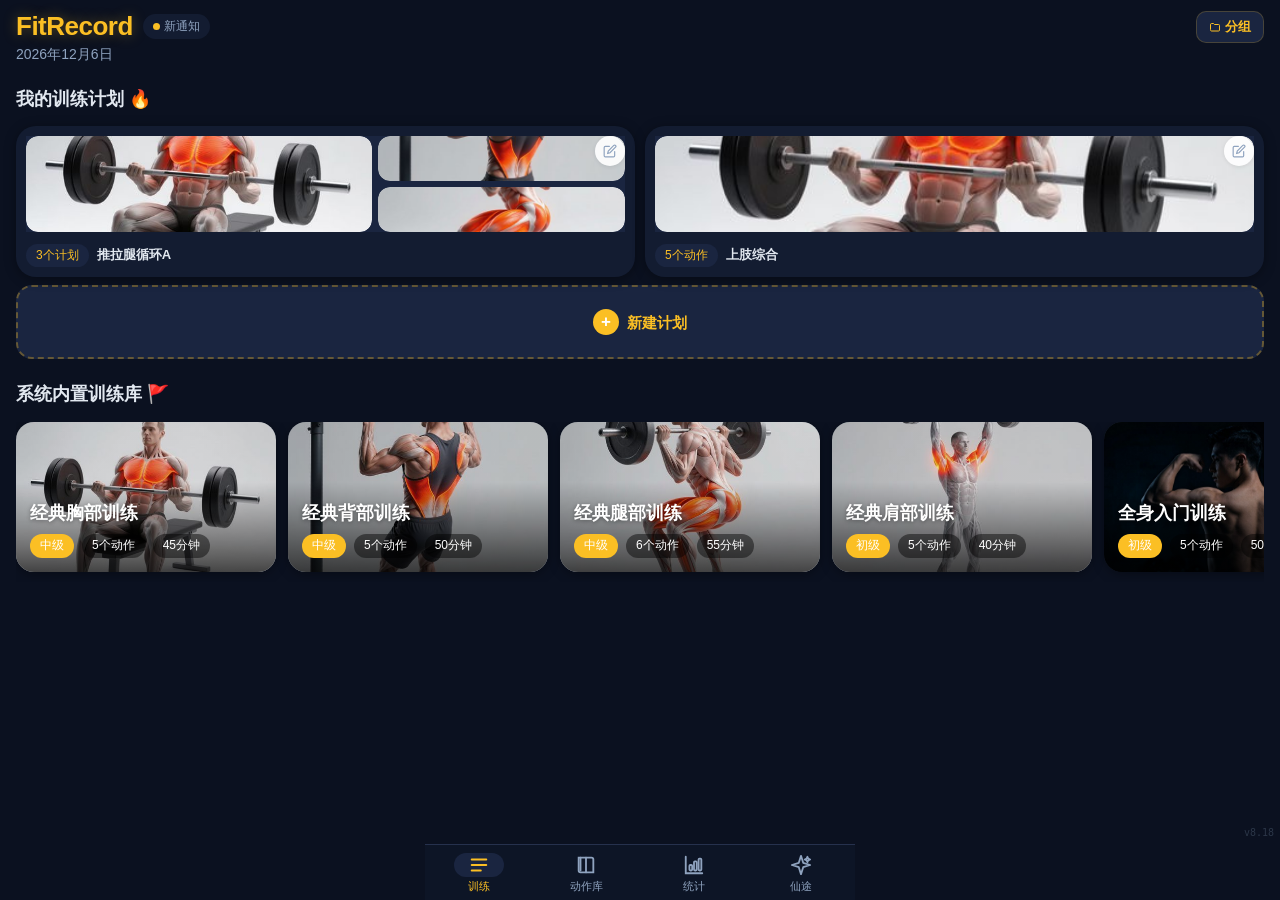
==== commit 7b17e0e7: "chore(v8.18): cache v28" ====
--- a/index.html
+++ b/index.html
@@ -118,10 +118,10 @@
 
   <div id="toast" class="toast hidden"></div>
 
-  <script src="exercises.js?v=27"></script>
-  <script src="app.js?v=27"></script>
-  <script src="enhance.js?v=27"></script>
-  <script src="xian-core.js?v=27"></script>
-  <div id="app-version" style="position:fixed;bottom:60px;right:6px;font-size:10px;color:#475569;pointer-events:none;z-index:9999;opacity:.55;font-family:monospace;">v8.17</div>
+  <script src="exercises.js?v=28"></script>
+  <script src="app.js?v=28"></script>
+  <script src="enhance.js?v=28"></script>
+  <script src="xian-core.js?v=28"></script>
+  <div id="app-version" style="position:fixed;bottom:60px;right:6px;font-size:10px;color:#475569;pointer-events:none;z-index:9999;opacity:.55;font-family:monospace;">v8.18</div>
 </body>
 </html>
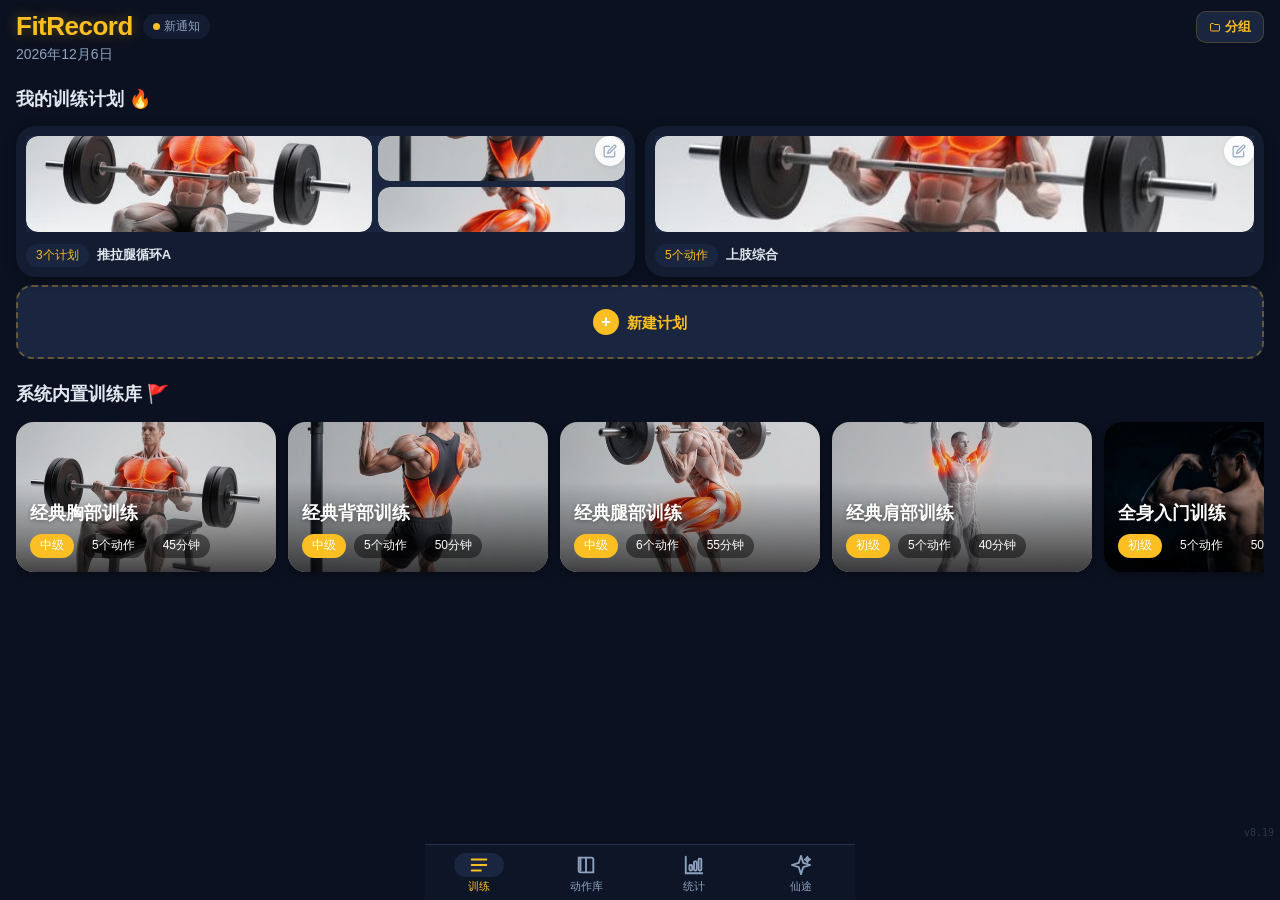
==== commit 282ab0ea: "chore(v8.19): cache v29+v8.19 watermark" ====
--- a/index.html
+++ b/index.html
@@ -118,10 +118,10 @@
 
   <div id="toast" class="toast hidden"></div>
 
-  <script src="exercises.js?v=28"></script>
-  <script src="app.js?v=28"></script>
-  <script src="enhance.js?v=28"></script>
-  <script src="xian-core.js?v=28"></script>
-  <div id="app-version" style="position:fixed;bottom:60px;right:6px;font-size:10px;color:#475569;pointer-events:none;z-index:9999;opacity:.55;font-family:monospace;">v8.18</div>
+  <script src="exercises.js?v=29"></script>
+  <script src="app.js?v=29"></script>
+  <script src="enhance.js?v=29"></script>
+  <script src="xian-core.js?v=29"></script>
+  <div id="app-version" style="position:fixed;bottom:60px;right:6px;font-size:10px;color:#475569;pointer-events:none;z-index:9999;opacity:.55;font-family:monospace;">v8.19</div>
 </body>
 </html>
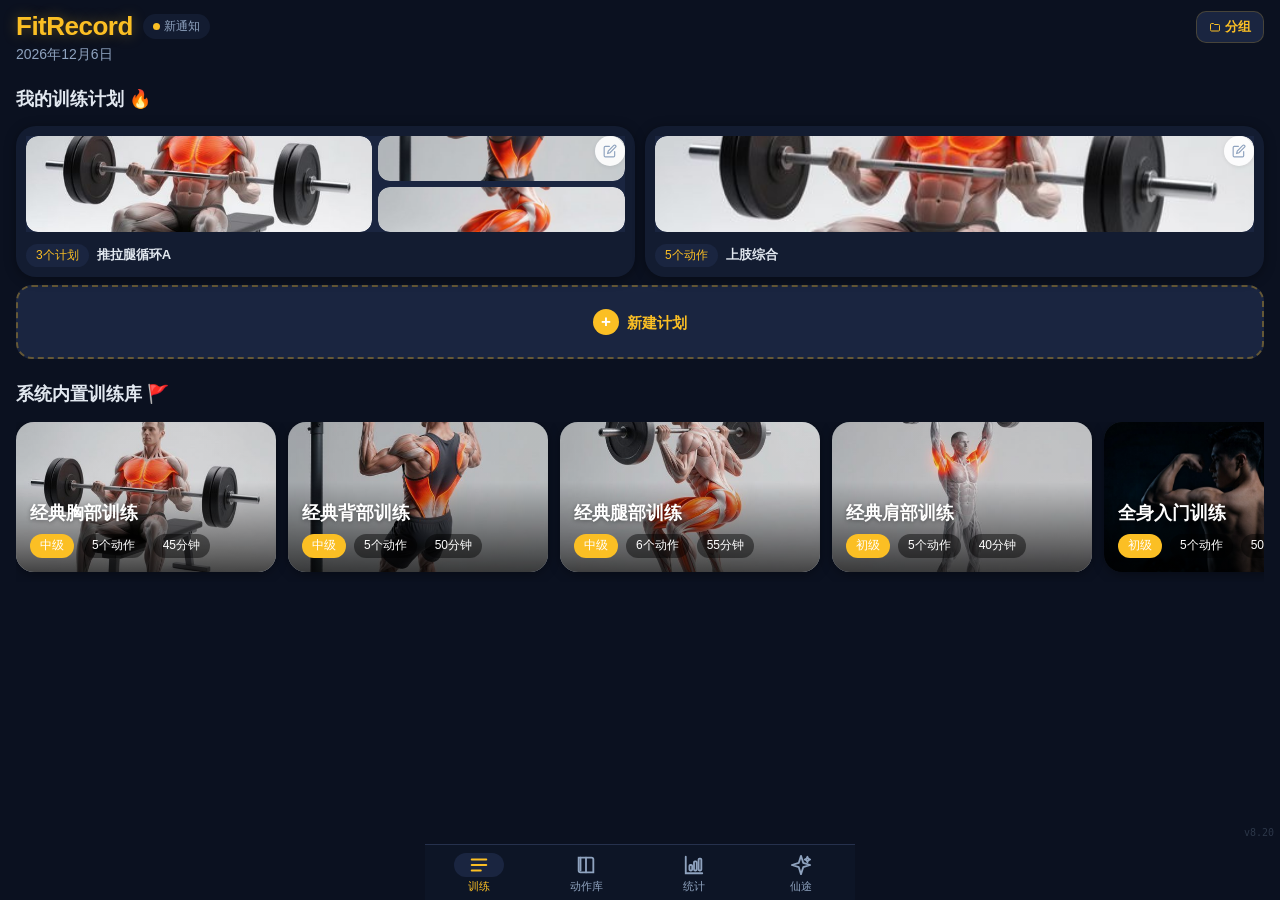
==== commit ace39bd0: "chore(v8.20): cache v30+v8.20 watermark" ====
--- a/index.html
+++ b/index.html
@@ -118,10 +118,10 @@
 
   <div id="toast" class="toast hidden"></div>
 
-  <script src="exercises.js?v=29"></script>
-  <script src="app.js?v=29"></script>
-  <script src="enhance.js?v=29"></script>
-  <script src="xian-core.js?v=29"></script>
-  <div id="app-version" style="position:fixed;bottom:60px;right:6px;font-size:10px;color:#475569;pointer-events:none;z-index:9999;opacity:.55;font-family:monospace;">v8.19</div>
+  <script src="exercises.js?v=30"></script>
+  <script src="app.js?v=30"></script>
+  <script src="enhance.js?v=30"></script>
+  <script src="xian-core.js?v=30"></script>
+  <div id="app-version" style="position:fixed;bottom:60px;right:6px;font-size:10px;color:#475569;pointer-events:none;z-index:9999;opacity:.55;font-family:monospace;">v8.20</div>
 </body>
 </html>
--- a/styles.css
+++ b/styles.css
@@ -394,9 +394,9 @@
   padding:18px 16px calc(20px + var(--safe-b));max-height:88vh;overflow-y:auto;position:relative;}
 .sheet h3{margin:0 0 14px;font-size:18px;}
 
-/* v8.16: 全局状态栏安全边距适配 */
-:root{--safe-b:env(safe-area-inset-top, 0px);}
-html,body{padding-top:var(--safe-b);box-sizing:border-box;}
+/* v8.16: 全局状态栏安全边距适配（v8.20 修复：--safe-b 重复定义 bug） */
+:root{--safe-b:env(safe-area-inset-bottom, 0px);}
+html,body{padding-top:var(--safe-t);box-sizing:border-box;}
 .topbar{
   position:sticky;top:0;
   padding-top:calc(8px + env(safe-area-inset-top, 0px));
@@ -407,6 +407,8 @@
 }
 .tabbar{padding-bottom:calc(8px + env(safe-area-inset-bottom, 0px));}
 .xc-page{padding-top:8px;}
+/* v8.20 修复：仙途页 #view 移除额外 padding-top 避免顶部大块空白 */
+#view{padding-top:0;}
 #bodydata-view{padding-top:env(safe-area-inset-top, 0px);box-sizing:border-box;min-height:100vh;background:#0b1120;}
 
 /* v8.16: 仙途动态打坐人物模块 */
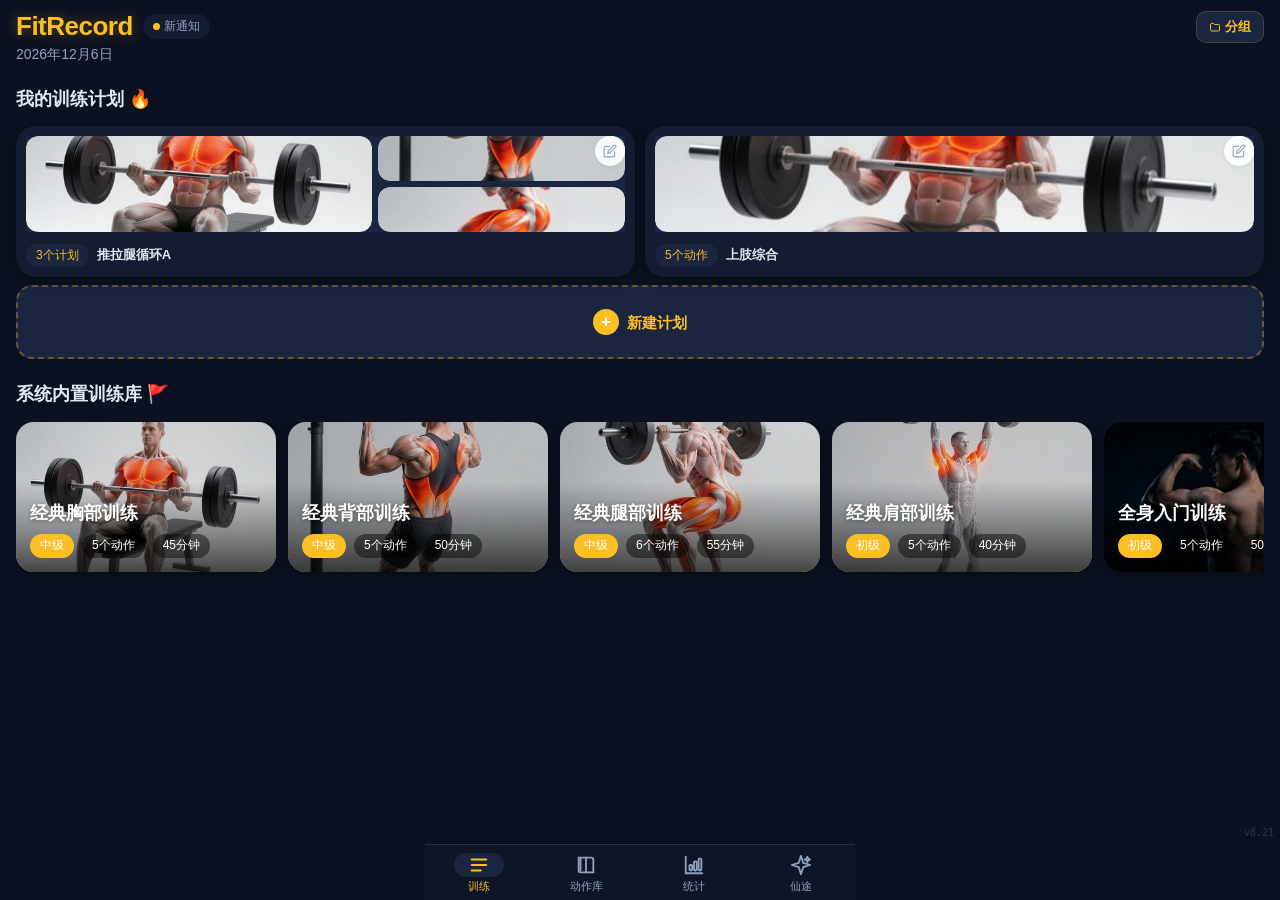
==== commit 8611640d: "chore(v8.21): cache v31+v8.21 watermark" ====
--- a/index.html
+++ b/index.html
@@ -118,10 +118,10 @@
 
   <div id="toast" class="toast hidden"></div>
 
-  <script src="exercises.js?v=30"></script>
-  <script src="app.js?v=30"></script>
-  <script src="enhance.js?v=30"></script>
-  <script src="xian-core.js?v=30"></script>
-  <div id="app-version" style="position:fixed;bottom:60px;right:6px;font-size:10px;color:#475569;pointer-events:none;z-index:9999;opacity:.55;font-family:monospace;">v8.20</div>
+  <script src="exercises.js?v=31"></script>
+  <script src="app.js?v=31"></script>
+  <script src="enhance.js?v=31"></script>
+  <script src="xian-core.js?v=31"></script>
+  <div id="app-version" style="position:fixed;bottom:60px;right:6px;font-size:10px;color:#475569;pointer-events:none;z-index:9999;opacity:.55;font-family:monospace;">v8.21</div>
 </body>
 </html>
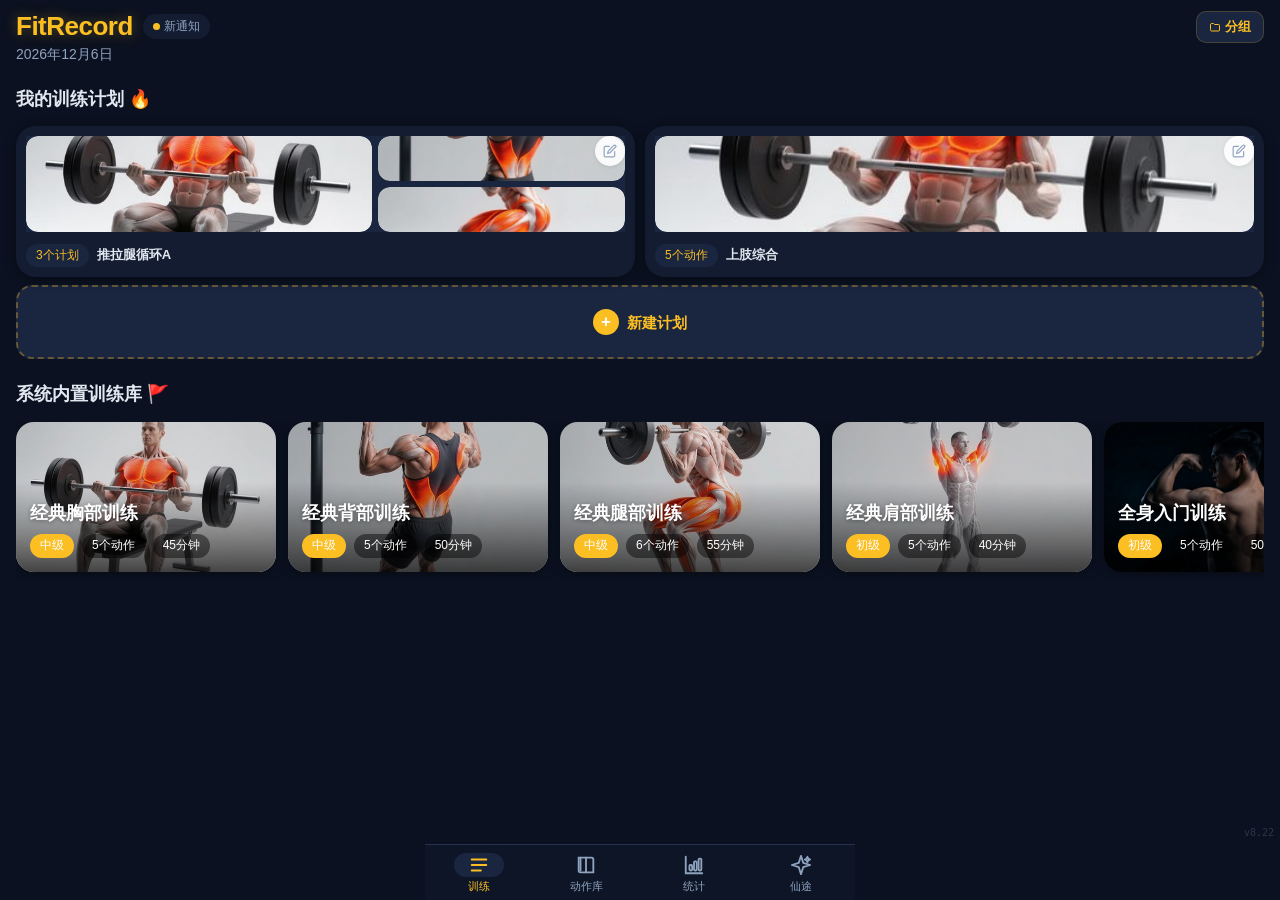
==== commit 0de304c1: "chore(v8.22): cache v32+v8.22 watermark" ====
--- a/index.html
+++ b/index.html
@@ -118,10 +118,10 @@
 
   <div id="toast" class="toast hidden"></div>
 
-  <script src="exercises.js?v=31"></script>
-  <script src="app.js?v=31"></script>
-  <script src="enhance.js?v=31"></script>
-  <script src="xian-core.js?v=31"></script>
-  <div id="app-version" style="position:fixed;bottom:60px;right:6px;font-size:10px;color:#475569;pointer-events:none;z-index:9999;opacity:.55;font-family:monospace;">v8.21</div>
+  <script src="exercises.js?v=32"></script>
+  <script src="app.js?v=32"></script>
+  <script src="enhance.js?v=32"></script>
+  <script src="xian-core.js?v=32"></script>
+  <div id="app-version" style="position:fixed;bottom:60px;right:6px;font-size:10px;color:#475569;pointer-events:none;z-index:9999;opacity:.55;font-family:monospace;">v8.22</div>
 </body>
 </html>
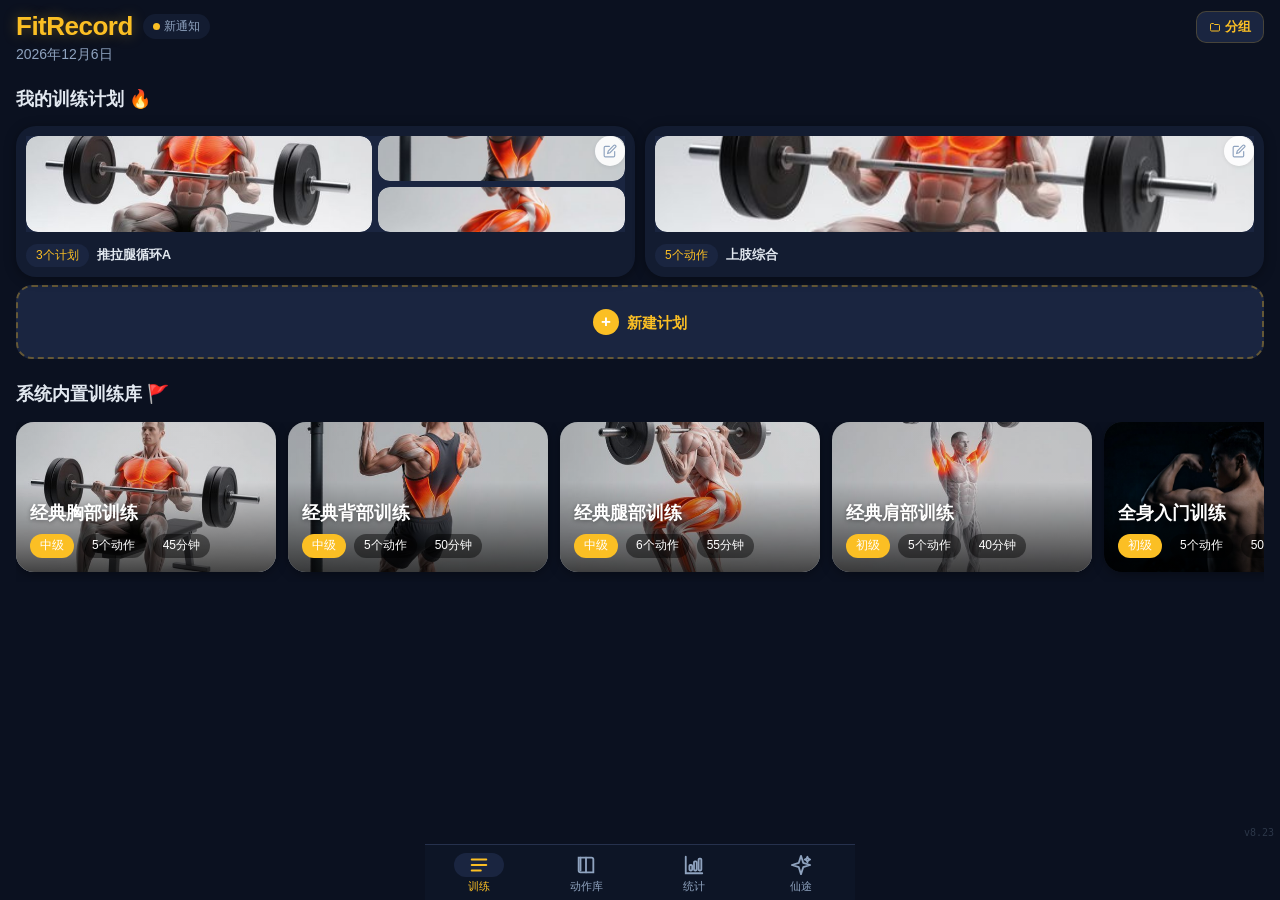
==== commit 9748030b: "chore(v8.23): cache v33" ====
--- a/index.html
+++ b/index.html
@@ -118,10 +118,10 @@
 
   <div id="toast" class="toast hidden"></div>
 
-  <script src="exercises.js?v=32"></script>
-  <script src="app.js?v=32"></script>
-  <script src="enhance.js?v=32"></script>
-  <script src="xian-core.js?v=32"></script>
-  <div id="app-version" style="position:fixed;bottom:60px;right:6px;font-size:10px;color:#475569;pointer-events:none;z-index:9999;opacity:.55;font-family:monospace;">v8.22</div>
+  <script src="exercises.js?v=33"></script>
+  <script src="app.js?v=33"></script>
+  <script src="enhance.js?v=33"></script>
+  <script src="xian-core.js?v=33"></script>
+  <div id="app-version" style="position:fixed;bottom:60px;right:6px;font-size:10px;color:#475569;pointer-events:none;z-index:9999;opacity:.55;font-family:monospace;">v8.23</div>
 </body>
 </html>
--- a/styles.css
+++ b/styles.css
@@ -394,22 +394,13 @@
   padding:18px 16px calc(20px + var(--safe-b));max-height:88vh;overflow-y:auto;position:relative;}
 .sheet h3{margin:0 0 14px;font-size:18px;}
 
-/* v8.16: 全局状态栏安全边距适配（v8.20 修复：--safe-b 重复定义 bug） */
-:root{--safe-b:env(safe-area-inset-bottom, 0px);}
-html,body{padding-top:var(--safe-t);box-sizing:border-box;}
-.topbar{
-  position:sticky;top:0;
-  padding-top:calc(8px + env(safe-area-inset-top, 0px));
-  background:rgba(15,28,52,.92);
-  backdrop-filter:blur(8px);
-  -webkit-backdrop-filter:blur(8px);
-  z-index:50;
-}
-.tabbar{padding-bottom:calc(8px + env(safe-area-inset-bottom, 0px));}
+/* v8.23: 删除重复的 safe-area 声明（原 styles.css line 36/48 已定义 #topbar/#tabbar 的 safe-area 适配，
+   v8.16 额外加的 html,body{padding-top:...} + .topbar/.tabbar 重复导致双倍留白） */
+/* 仙途页 xc-page 顶部预留 */
 .xc-page{padding-top:8px;}
 /* v8.20 修复：仙途页 #view 移除额外 padding-top 避免顶部大块空白 */
 #view{padding-top:0;}
-#bodydata-view{padding-top:env(safe-area-inset-top, 0px);box-sizing:border-box;min-height:100vh;background:#0b1120;}
+#bodydata-view{padding-top:var(--safe-t);box-sizing:border-box;min-height:100vh;background:#0b1120;}
 
 /* v8.16: 仙途动态打坐人物模块 */
 .cultivation-avatar{
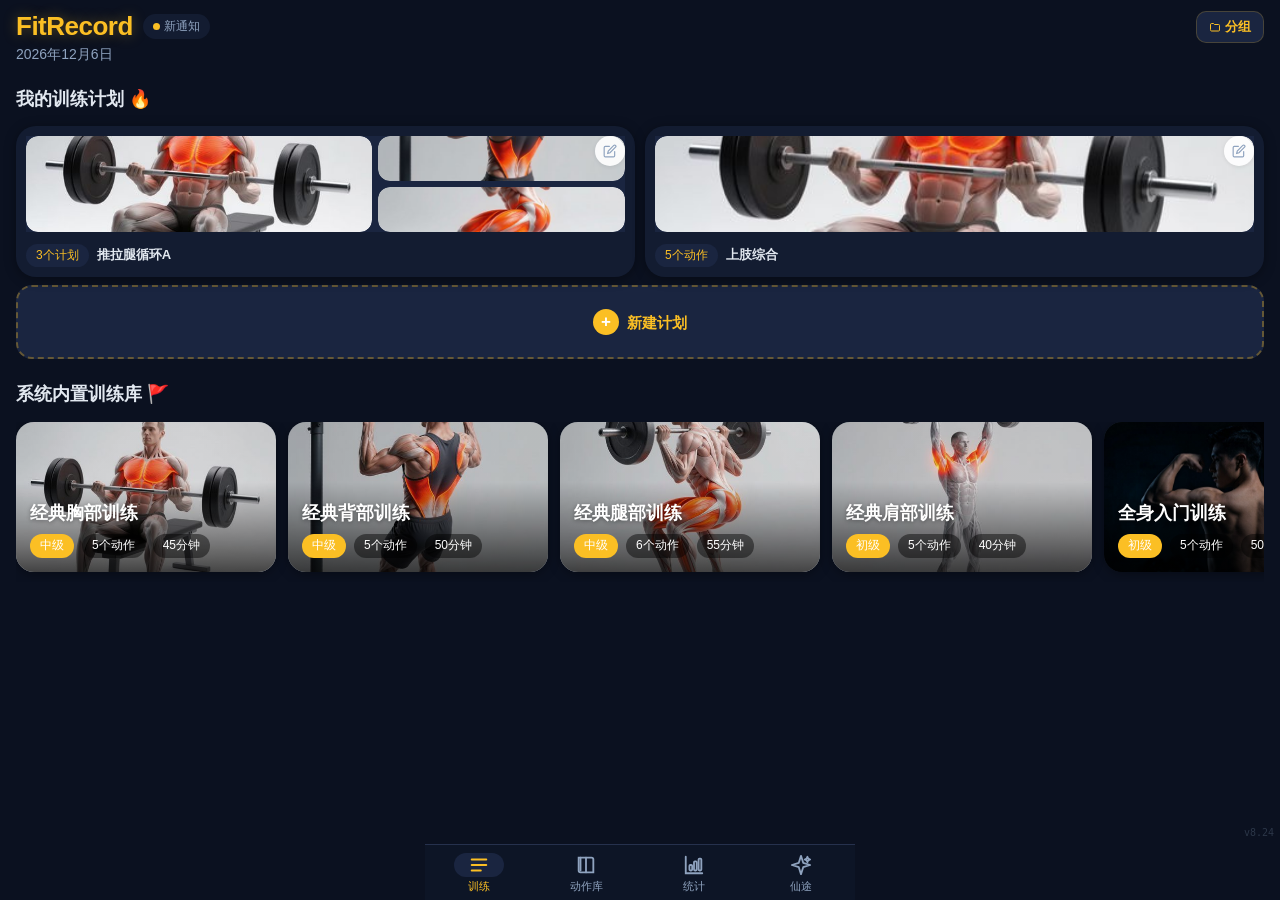
==== commit a10694d4: "chore(v8.24): cache v34+v8.24 watermark" ====
--- a/index.html
+++ b/index.html
@@ -118,10 +118,10 @@
 
   <div id="toast" class="toast hidden"></div>
 
-  <script src="exercises.js?v=33"></script>
-  <script src="app.js?v=33"></script>
-  <script src="enhance.js?v=33"></script>
-  <script src="xian-core.js?v=33"></script>
-  <div id="app-version" style="position:fixed;bottom:60px;right:6px;font-size:10px;color:#475569;pointer-events:none;z-index:9999;opacity:.55;font-family:monospace;">v8.23</div>
+  <script src="exercises.js?v=34"></script>
+  <script src="app.js?v=34"></script>
+  <script src="enhance.js?v=34"></script>
+  <script src="xian-core.js?v=34"></script>
+  <div id="app-version" style="position:fixed;bottom:60px;right:6px;font-size:10px;color:#475569;pointer-events:none;z-index:9999;opacity:.55;font-family:monospace;">v8.24</div>
 </body>
 </html>
--- a/styles.css
+++ b/styles.css
@@ -30,10 +30,14 @@
   overscroll-behavior-y:none;
 }
 #app{max-width:430px;margin:0 auto;min-height:100vh;background:var(--bg);
-  display:flex;flex-direction:column;position:relative;}
-
-/* 顶部栏 */
-#topbar{background:var(--bg);padding-top:var(--safe-t);}
+  display:flex;flex-direction:column;position:relative;
+  /* v8.24: iPhone 17 状态栏安全边距（动态岛 ~59px） */
+  padding-top:env(safe-area-inset-top, 0px);
+  padding-bottom:env(safe-area-inset-bottom, 0px);
+  box-sizing:border-box;}
+
+/* 顶部栏 — v8.24: #app 已包含 safe-area-inset-top 适配，#topbar 自身不需要额外 padding-top */
+#topbar{background:var(--bg);}
 #topbar.hidden{display:none!important;}
 .topbar-inner{height:56px;display:flex;align-items:center;padding:0 18px;}
 #topbar-title{font-size:24px;font-weight:800;color:var(--accent);letter-spacing:-.5px;}
@@ -41,11 +45,10 @@
 /* 主视图 */
 #view{flex:1;padding:0 16px 92px;overflow-y:auto;}
 
-/* 底部导航 */
-#tabbar{position:fixed;bottom:0;left:50%;transform:translateX(-50%);
+/* 底部导航 — v8.24: bottom 用 env(safe-area-inset-bottom) 而非 0，避免覆盖 Home indicator */
+#tabbar{position:fixed;bottom:env(safe-area-inset-bottom, 0px);left:50%;transform:translateX(-50%);
   width:100%;max-width:430px;display:flex;background:var(--card);
-  border-top:1px solid var(--line);z-index:30;
-  padding-bottom:var(--safe-b);}
+  border-top:1px solid var(--line);z-index:30;}
 .tab{flex:1;border:0;background:transparent;padding:8px 0 6px;display:flex;
   flex-direction:column;align-items:center;gap:2px;color:var(--muted);font-size:11px;}
 .tab .ic{display:flex;align-items:center;justify-content:center;height:24px;}
@@ -402,44 +405,59 @@
 #view{padding-top:0;}
 #bodydata-view{padding-top:var(--safe-t);box-sizing:border-box;min-height:100vh;background:#0b1120;}
 
-/* v8.16: 仙途动态打坐人物模块 */
+/* v8.24: 仙途动态打坐人物模块（SVG 真人形象 + 进度条 + 下次突破） */
 .cultivation-avatar{
   display:flex;align-items:center;gap:14px;
   background:linear-gradient(135deg, rgba(124,240,169,.08), rgba(56,189,248,.06));
   border:1px solid #26314d;border-radius:18px;
-  padding:16px 16px;margin:8px 12px 12px;
+  padding:14px 14px;margin:8px 12px 12px;
   position:relative;overflow:hidden;
+  min-height:160px;
 }
 .cultivation-avatar::before{
   content:'';position:absolute;inset:0;
   background:radial-gradient(circle at 30% 50%, var(--glow, #7cf0a9) 0%, transparent 50%);
   opacity:.15;pointer-events:none;
 }
-.cv-avatar{position:relative;width:84px;height:84px;flex:0 0 auto;display:flex;align-items:center;justify-content:center;border-radius:50%;background:radial-gradient(circle, rgba(124,240,169,.2), transparent 70%);}
-.cv-avatar-glow{position:absolute;inset:0;border-radius:50%;background:radial-gradient(circle, var(--glow, #7cf0a9), transparent 60%);opacity:.4;animation:cv-pulse 3s ease-in-out infinite;}
-@keyframes cv-pulse{0%,100%{opacity:.3;transform:scale(.95);}50%{opacity:.6;transform:scale(1.05);}}
-.cv-avatar-icon{position:relative;z-index:2;font-size:42px;line-height:1;filter:drop-shadow(0 0 8px var(--glow, #7cf0a9));}
-.cv-avatar-ring{position:absolute;inset:6px;border-radius:50%;border:2px solid var(--glow, #7cf0a9);animation:cv-spin 8s linear infinite;opacity:.6;}
+/* v8.24: SVG 人物容器 */
+.cv-avatar-wrap{
+  position:relative;width:130px;height:160px;flex:0 0 auto;
+  display:flex;align-items:center;justify-content:center;
+}
+.cv-avatar-svg{
+  width:130px;height:160px;
+  filter:drop-shadow(0 0 12px var(--glow, #7cf0a9));
+}
+/* 旋转光环 */
+.cv-ring{animation:cv-spin 12s linear infinite;transform-origin:100px 110px;}
+/* 灵力光环呼吸 */
+.cv-aura{animation:cv-pulse 3s ease-in-out infinite;transform-origin:100px 110px;}
+/* 胸前太极旋转 */
+.cv-taiji{animation:cv-taiji-spin 6s linear infinite;transform-origin:100px 138px;}
+/* 仙气粒子飘动 */
+.cv-p{animation:cv-float 4s ease-in-out infinite;}
+.cv-p.p1{animation-delay:0s;}
+.cv-p.p2{animation-delay:.6s;}
+.cv-p.p3{animation-delay:1.2s;}
+.cv-p.p4{animation-delay:1.8s;}
+.cv-p.p5{animation-delay:2.4s;}
+.cv-p.p6{animation-delay:3s;}
 @keyframes cv-spin{from{transform:rotate(0deg);}to{transform:rotate(360deg);}}
-.cv-avatar-particles{position:absolute;inset:0;pointer-events:none;}
-.cv-avatar-particles .cv-p{position:absolute;font-size:10px;animation:cv-float 4s ease-in-out infinite;opacity:.7;}
-.cv-avatar-particles .p1{top:5%;left:50%;animation-delay:0s;}
-.cv-avatar-particles .p2{top:50%;right:5%;animation-delay:.8s;}
-.cv-avatar-particles .p3{bottom:5%;left:40%;animation-delay:1.6s;}
-.cv-avatar-particles .p4{top:35%;left:5%;animation-delay:2.4s;}
-.cv-avatar-particles .p5{top:80%;right:50%;animation-delay:3.2s;}
-@keyframes cv-float{0%,100%{transform:translateY(0) scale(.8);opacity:.4;}50%{transform:translateY(-8px) scale(1.1);opacity:1;}}
+@keyframes cv-pulse{0%,100%{opacity:.8;transform:scale(.95);}50%{opacity:1;transform:scale(1.08);}}
+@keyframes cv-taiji-spin{from{transform:rotate(0deg);}to{transform:rotate(360deg);}}
+@keyframes cv-float{0%,100%{transform:translateY(0) scale(.8);opacity:.3;}50%{transform:translateY(-10px) scale(1.2);opacity:.9;}}
+
 .cv-info{flex:1;min-width:0;}
-.cv-title{font-size:18px;font-weight:800;color:#fff;line-height:1.2;}
-.cv-sub{display:flex;gap:8px;font-size:12px;color:#94a3b8;margin-top:3px;flex-wrap:wrap;}
+.cv-title{font-size:17px;font-weight:800;color:#fff;line-height:1.2;}
+.cv-sub{display:flex;gap:8px;font-size:11px;color:#94a3b8;margin-top:3px;flex-wrap:wrap;}
 .cv-dao{color:#7cf0a9;font-weight:600;}
 .cv-root{font-weight:600;}
-.cv-progress{margin-top:8px;}
-.cv-progress-bar{height:6px;background:rgba(255,255,255,.1);border-radius:3px;overflow:hidden;}
-.cv-progress-fill{height:100%;border-radius:3px;transition:width .4s ease;}
-.cv-progress-info{display:flex;justify-content:space-between;align-items:center;margin-top:4px;font-size:11px;}
-.cv-progress-val{color:#7cf0a9;font-weight:700;font-size:13px;}
-.cv-progress-txt{color:#64748b;}
+.cv-progress{margin-top:10px;}
+.cv-progress-bar{height:8px;background:rgba(255,255,255,.1);border-radius:4px;overflow:hidden;}
+.cv-progress-fill{height:100%;border-radius:4px;transition:width .6s ease;box-shadow:0 0 8px currentColor;}
+.cv-progress-info{display:flex;flex-direction:column;gap:2px;margin-top:6px;font-size:11px;}
+.cv-progress-val{color:#7cf0a9;font-weight:700;font-size:14px;}
+.cv-progress-txt{color:#94a3b8;line-height:1.4;}
 .cv-debuffs{display:flex;gap:4px;margin-top:6px;flex-wrap:wrap;}
 
 /* v8.16: 升级动画 */
